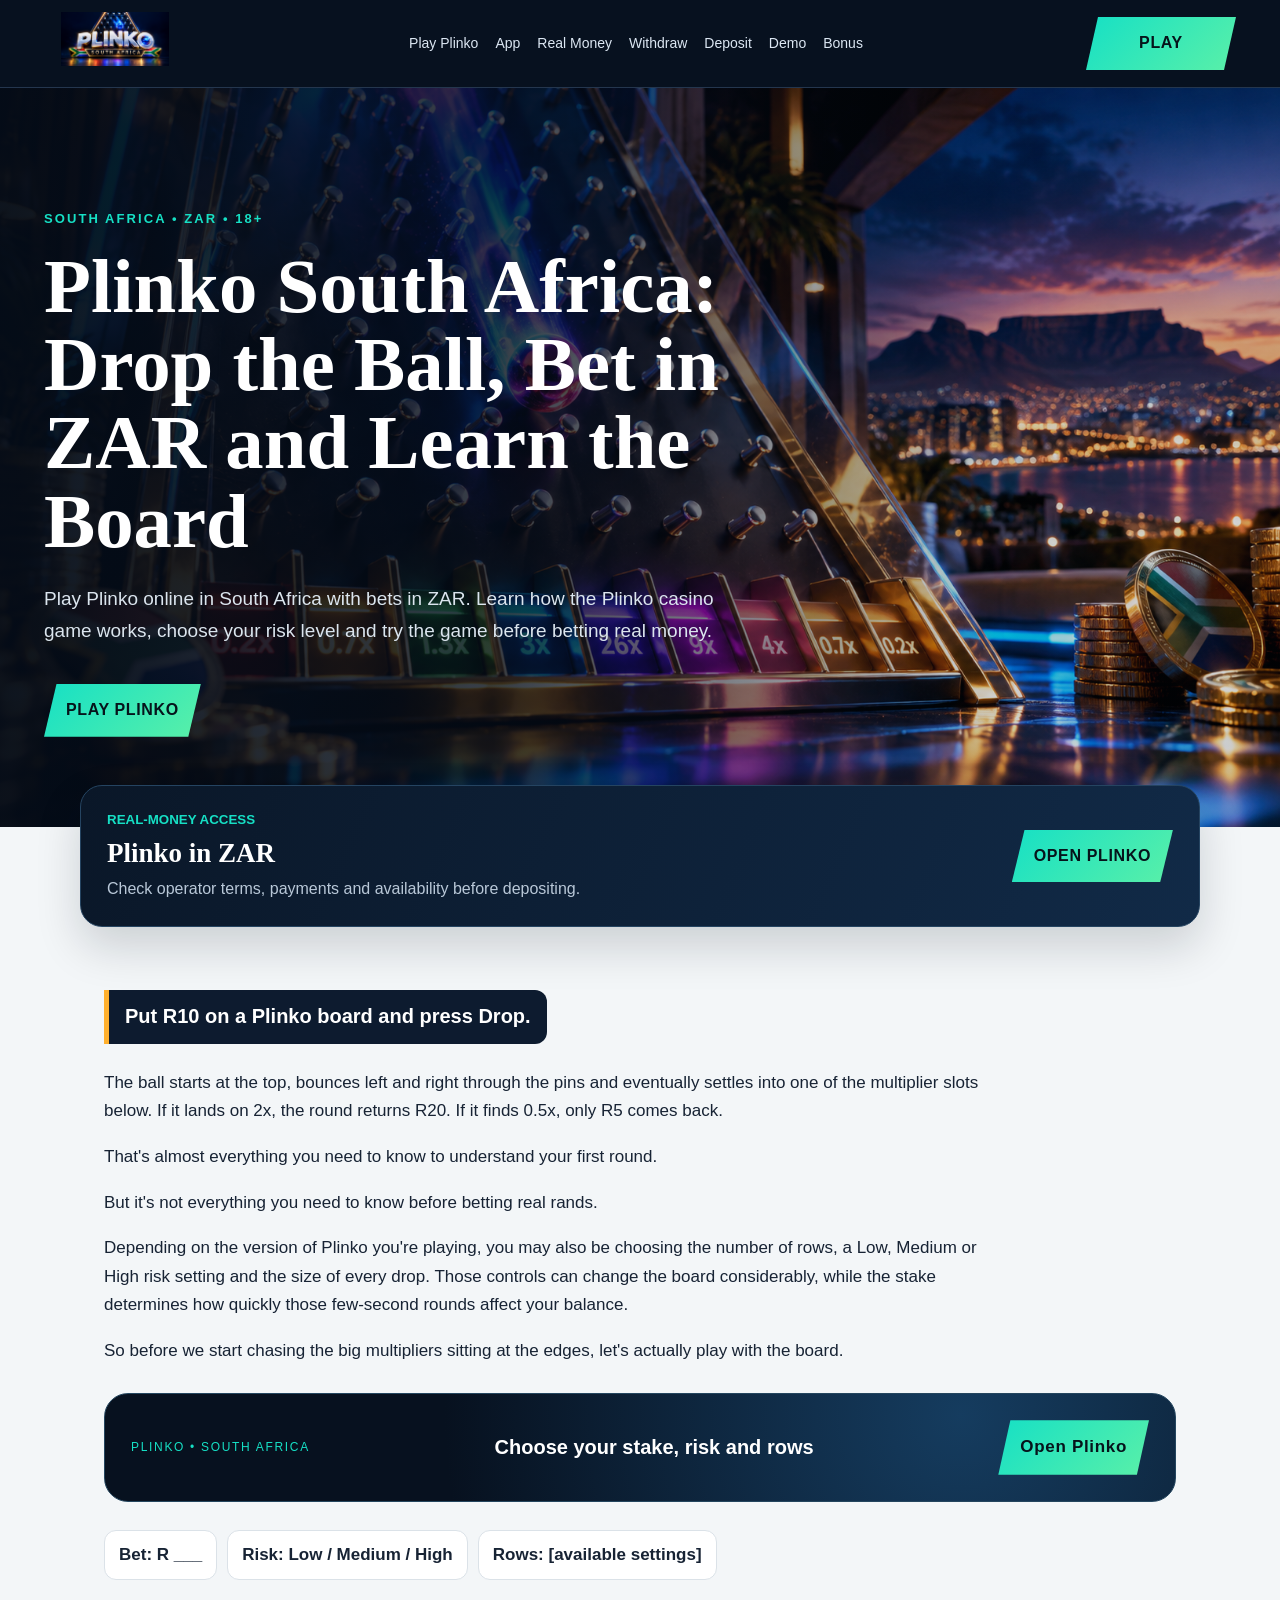
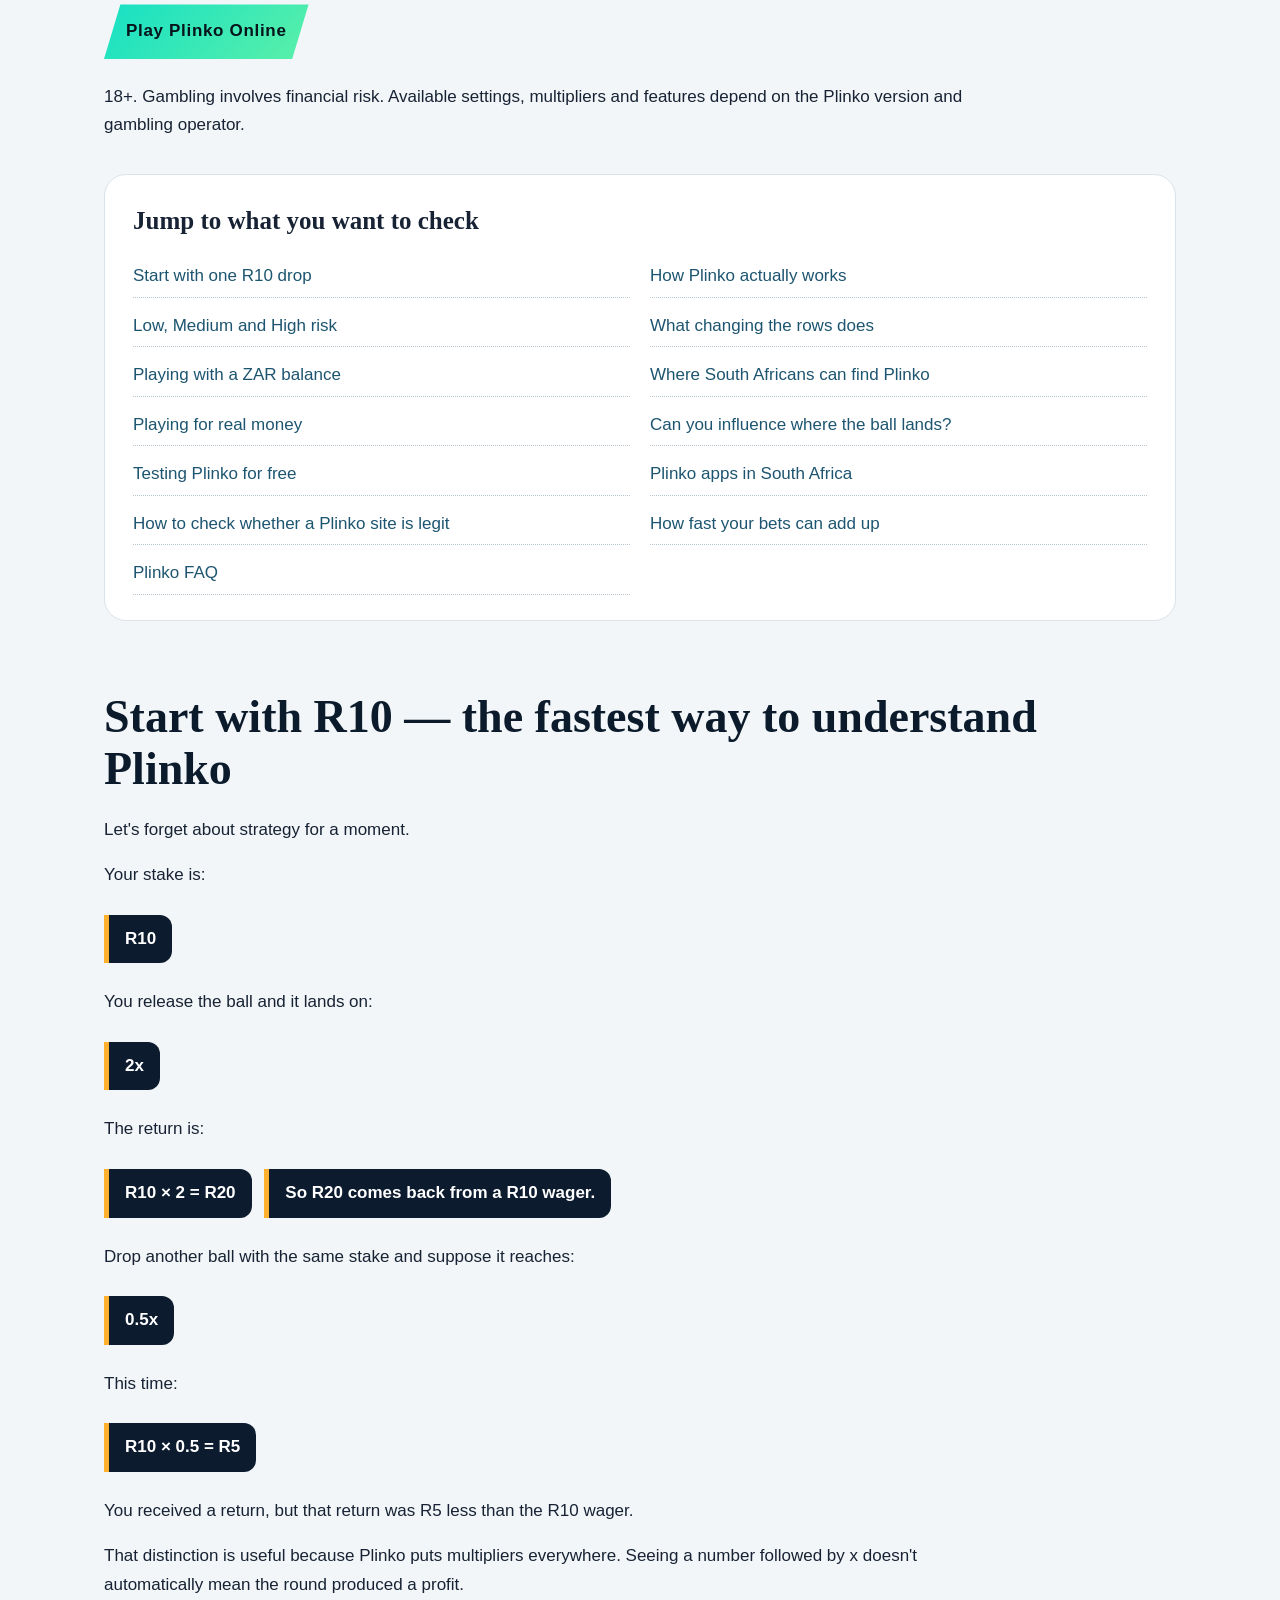
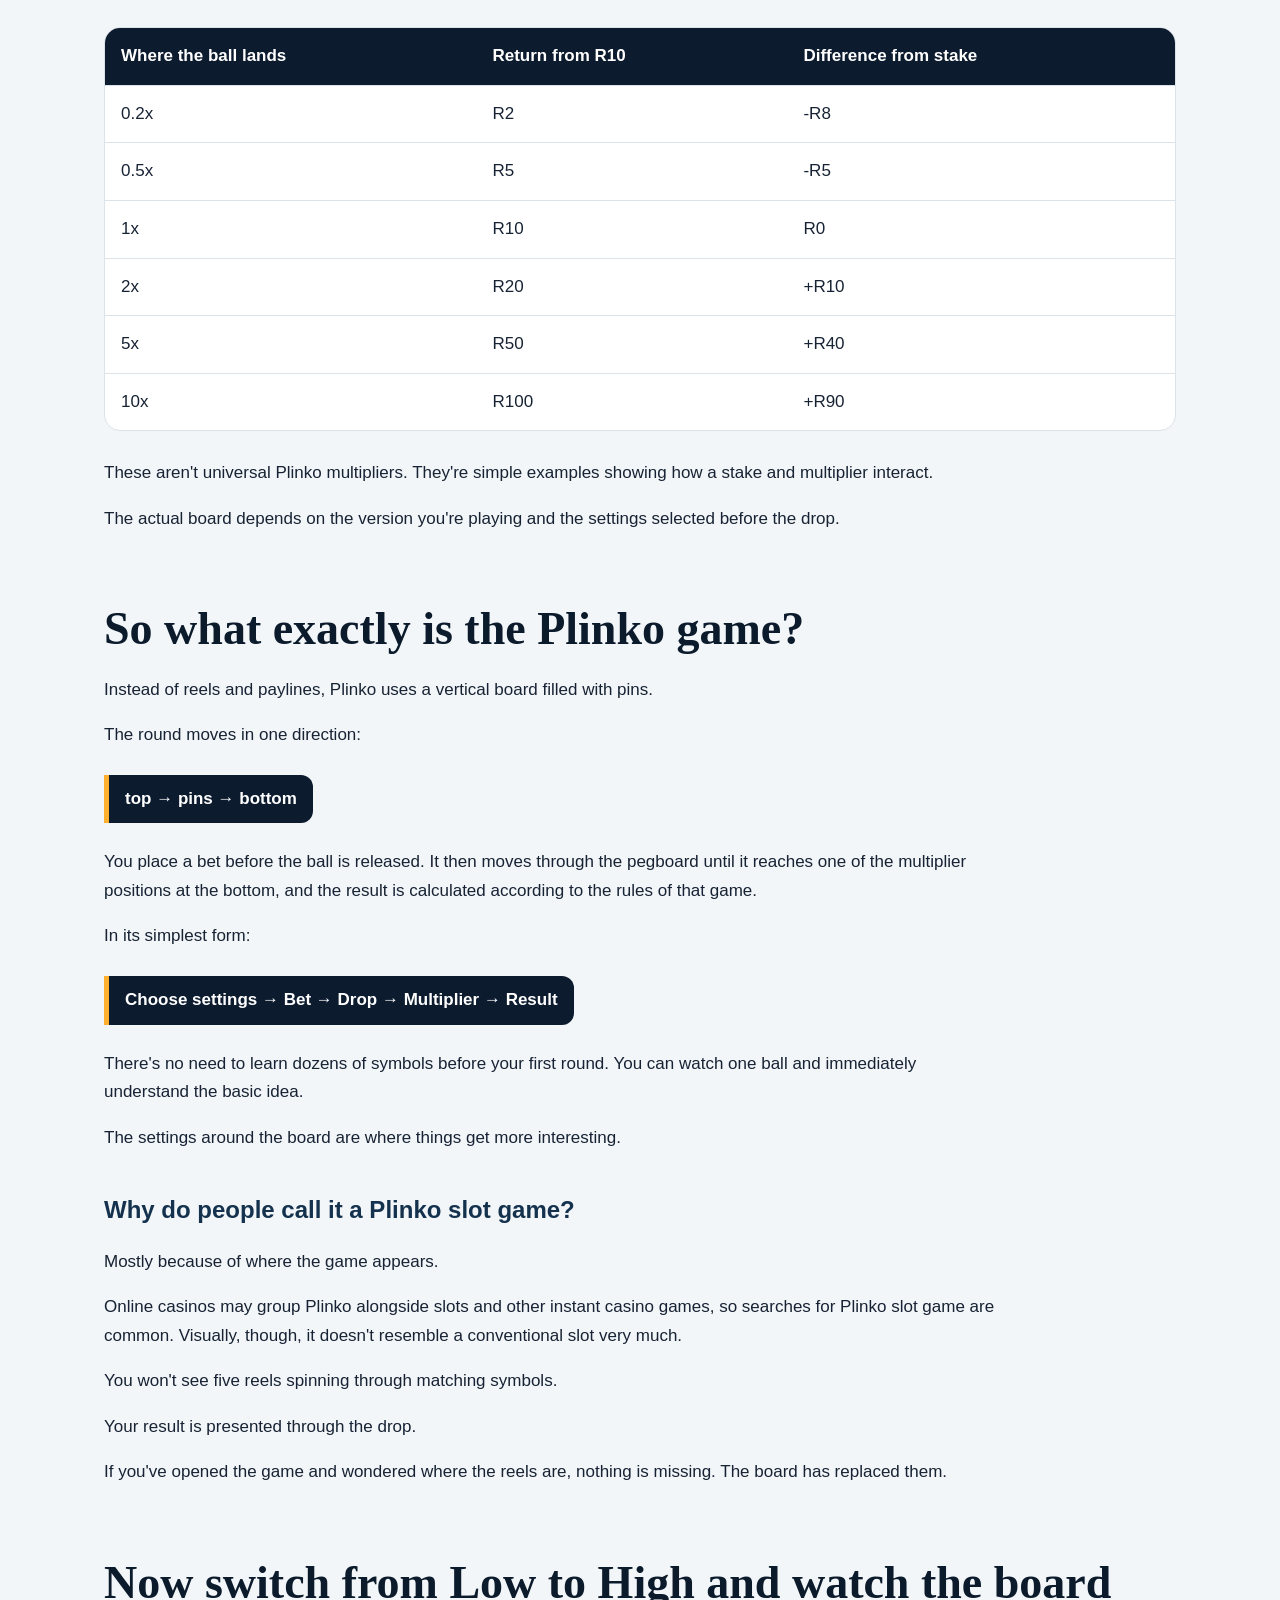
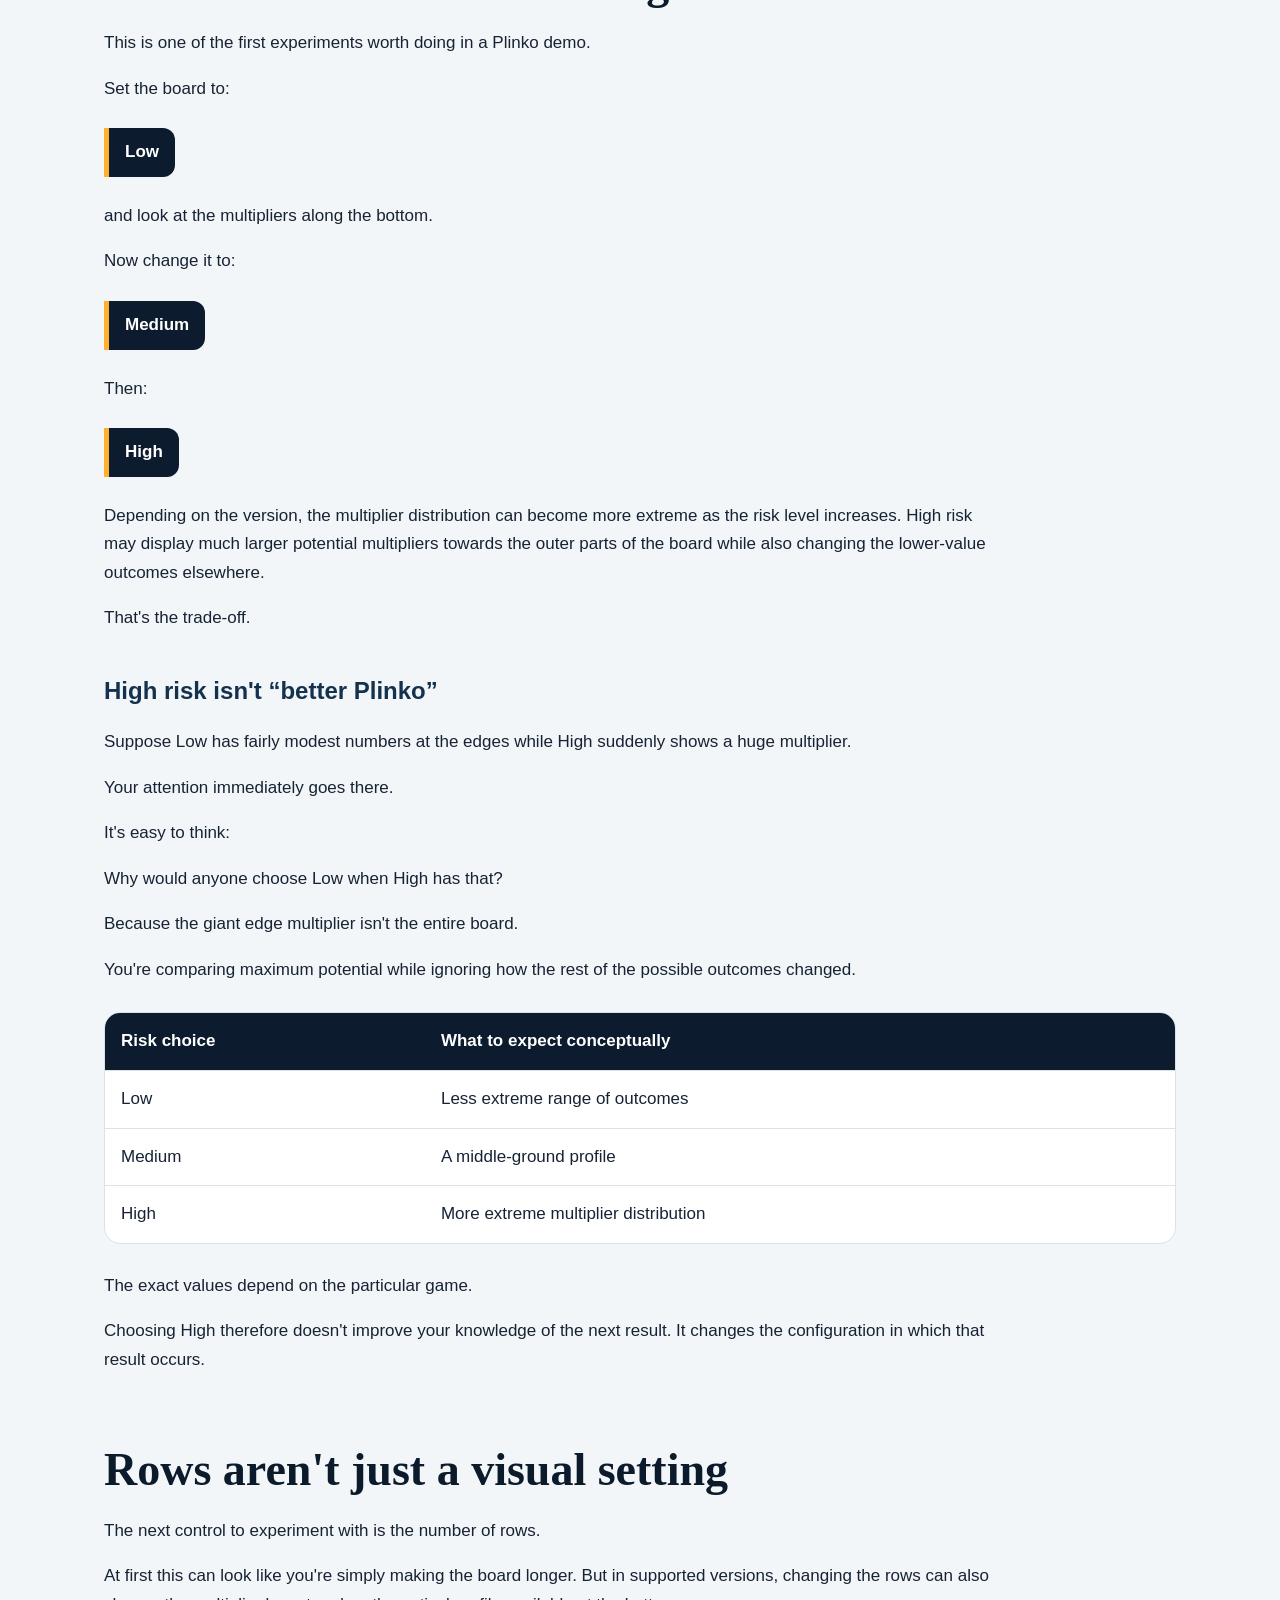
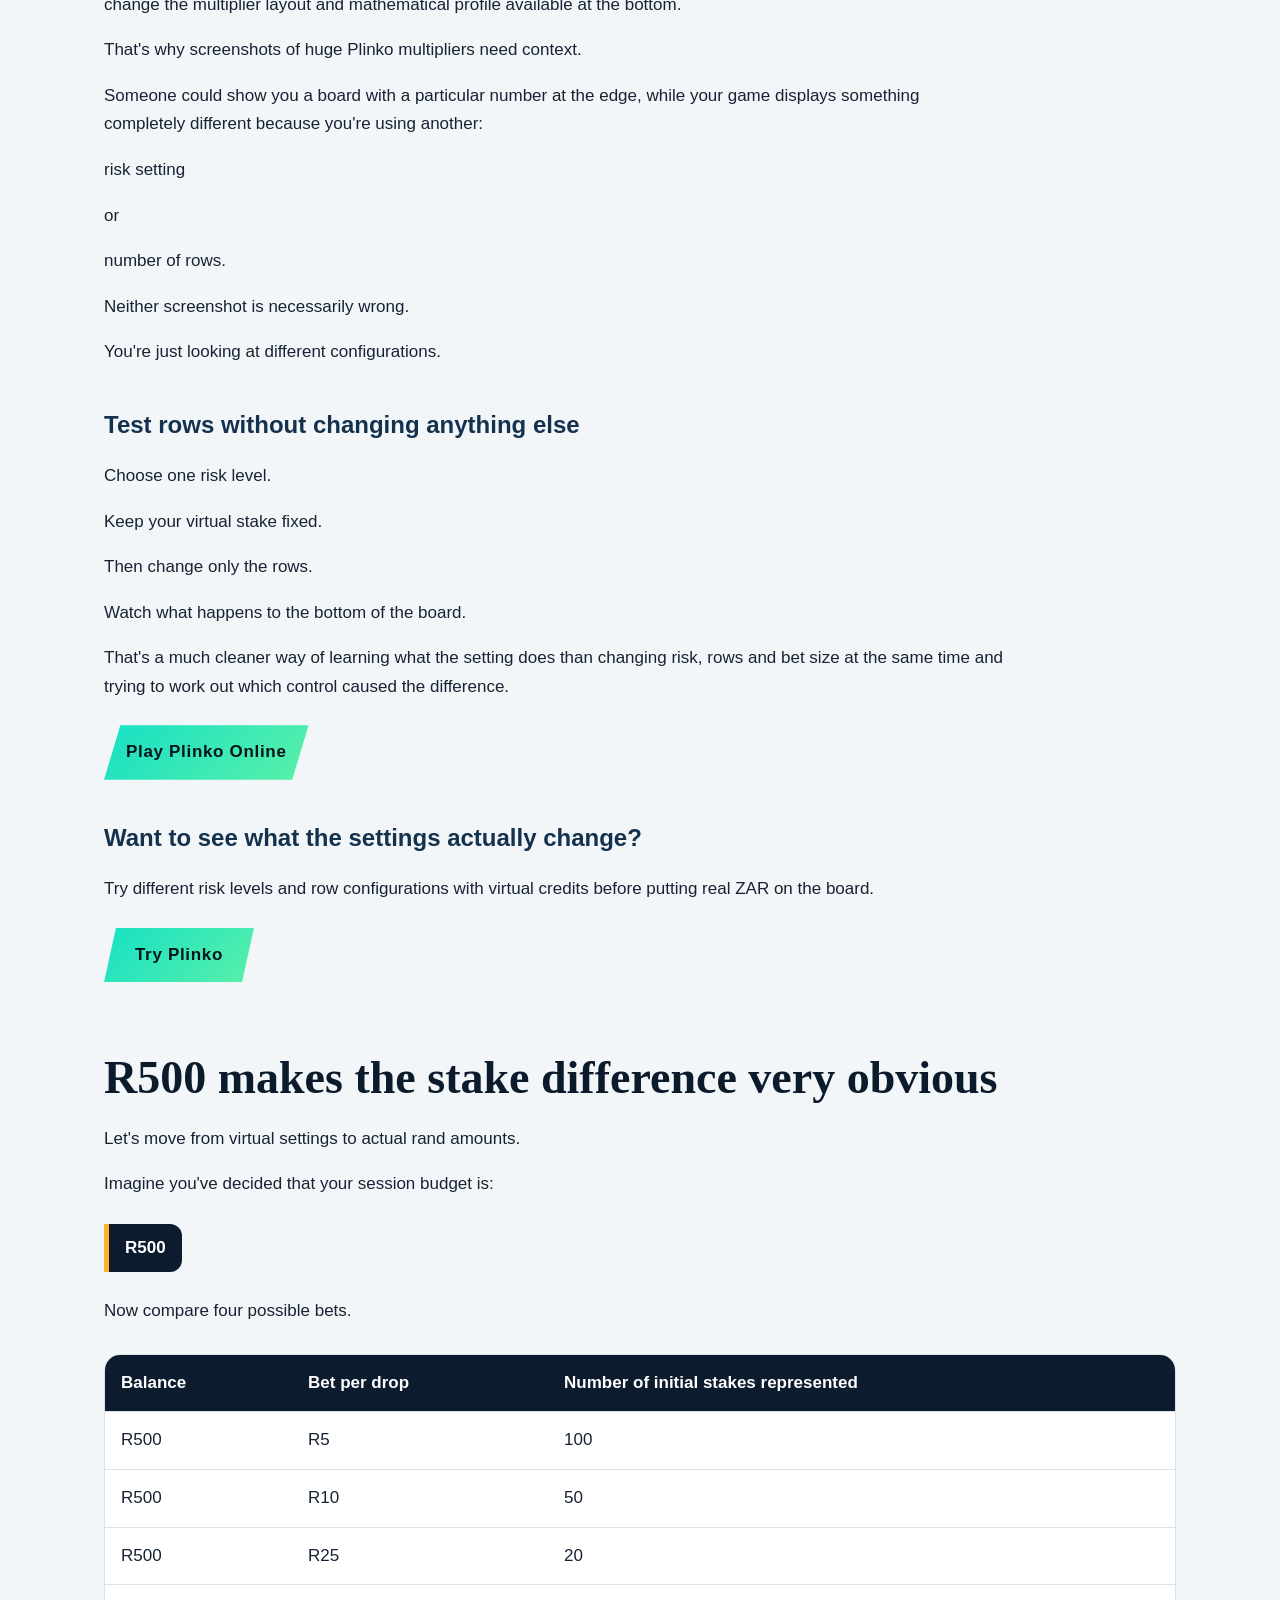
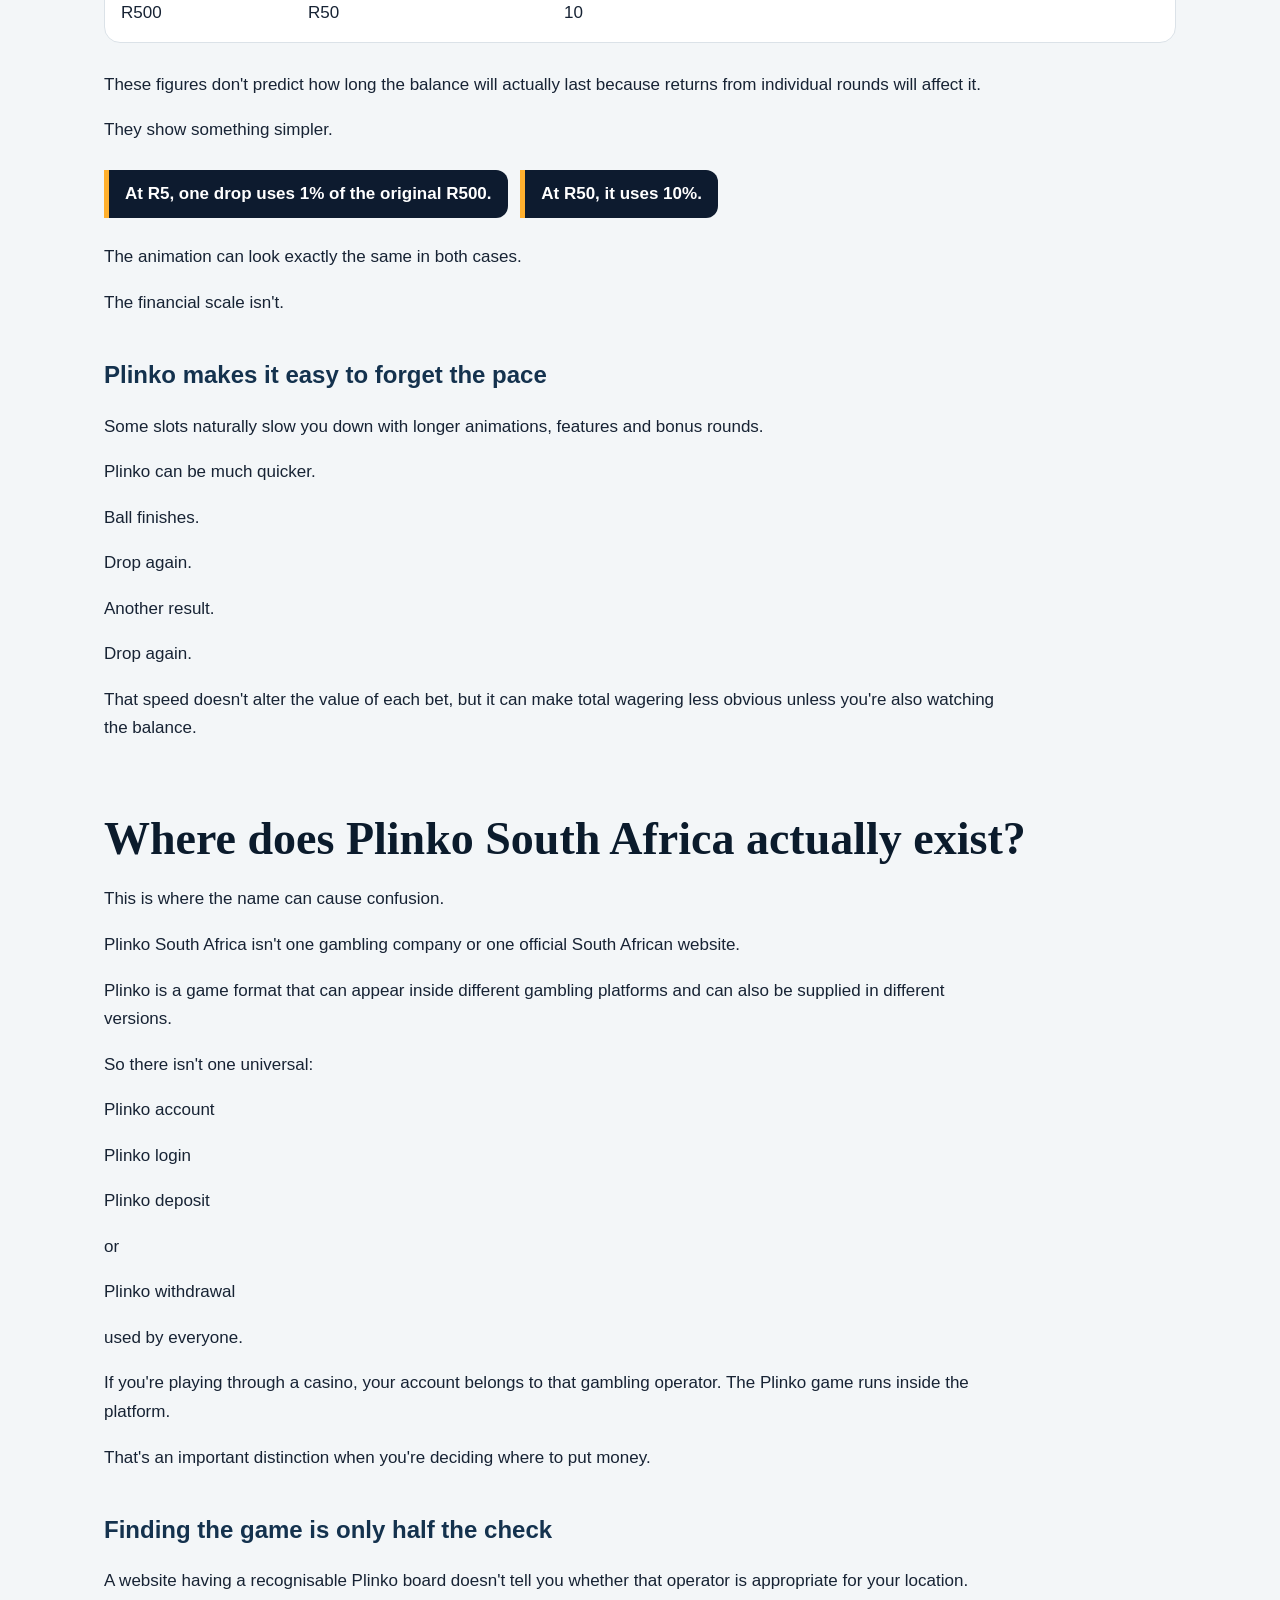
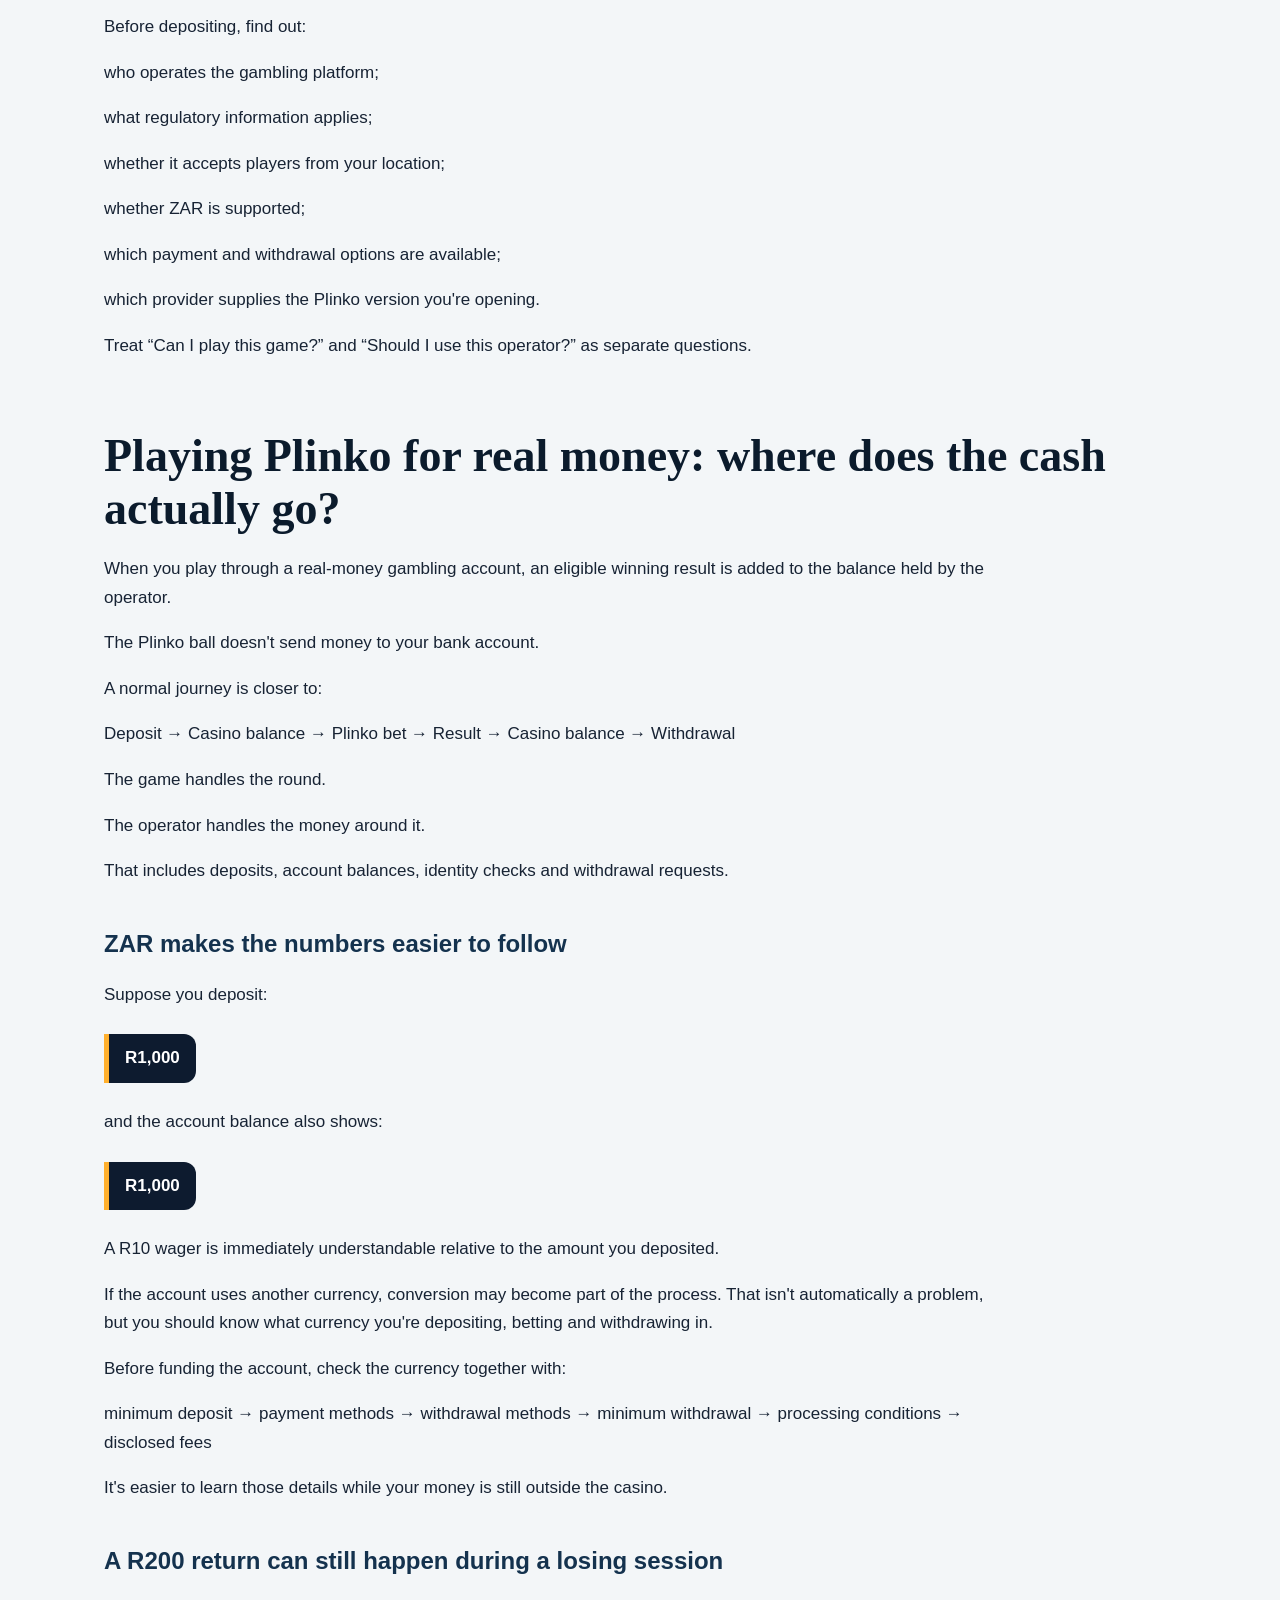
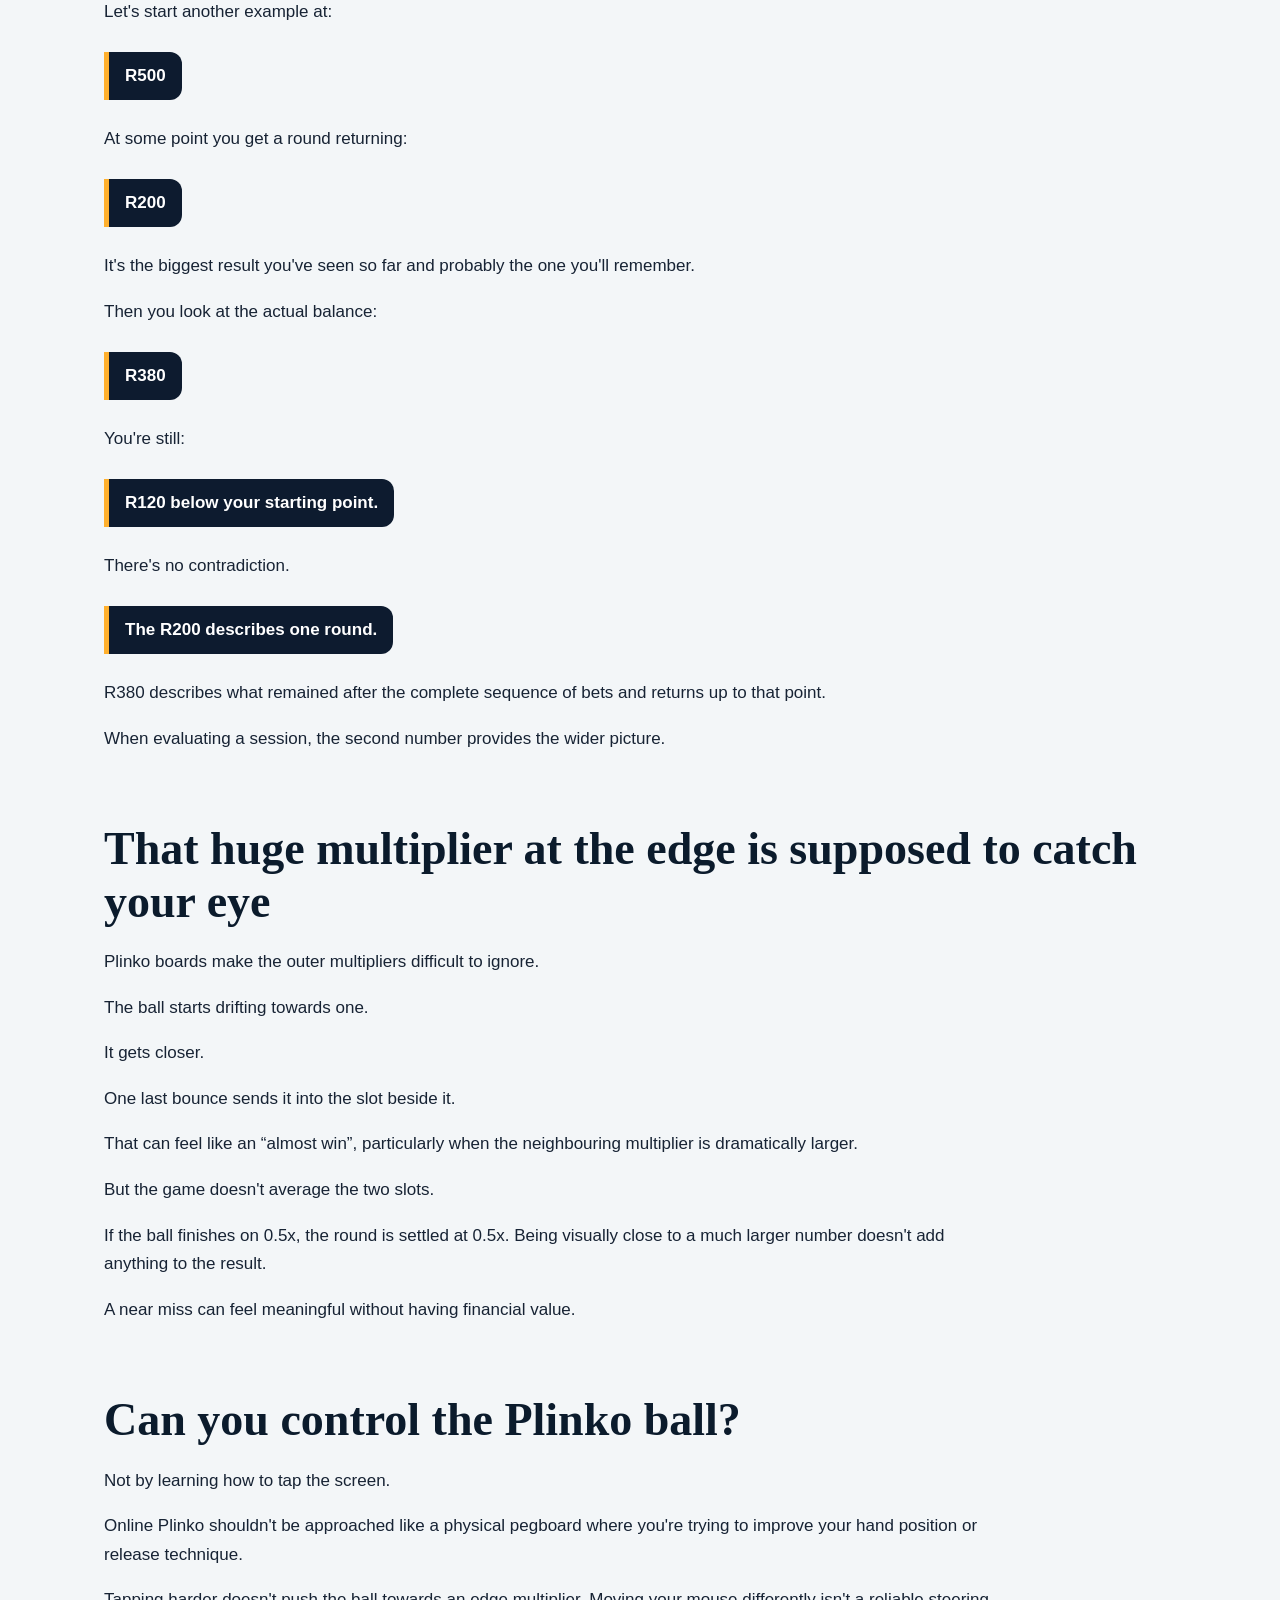
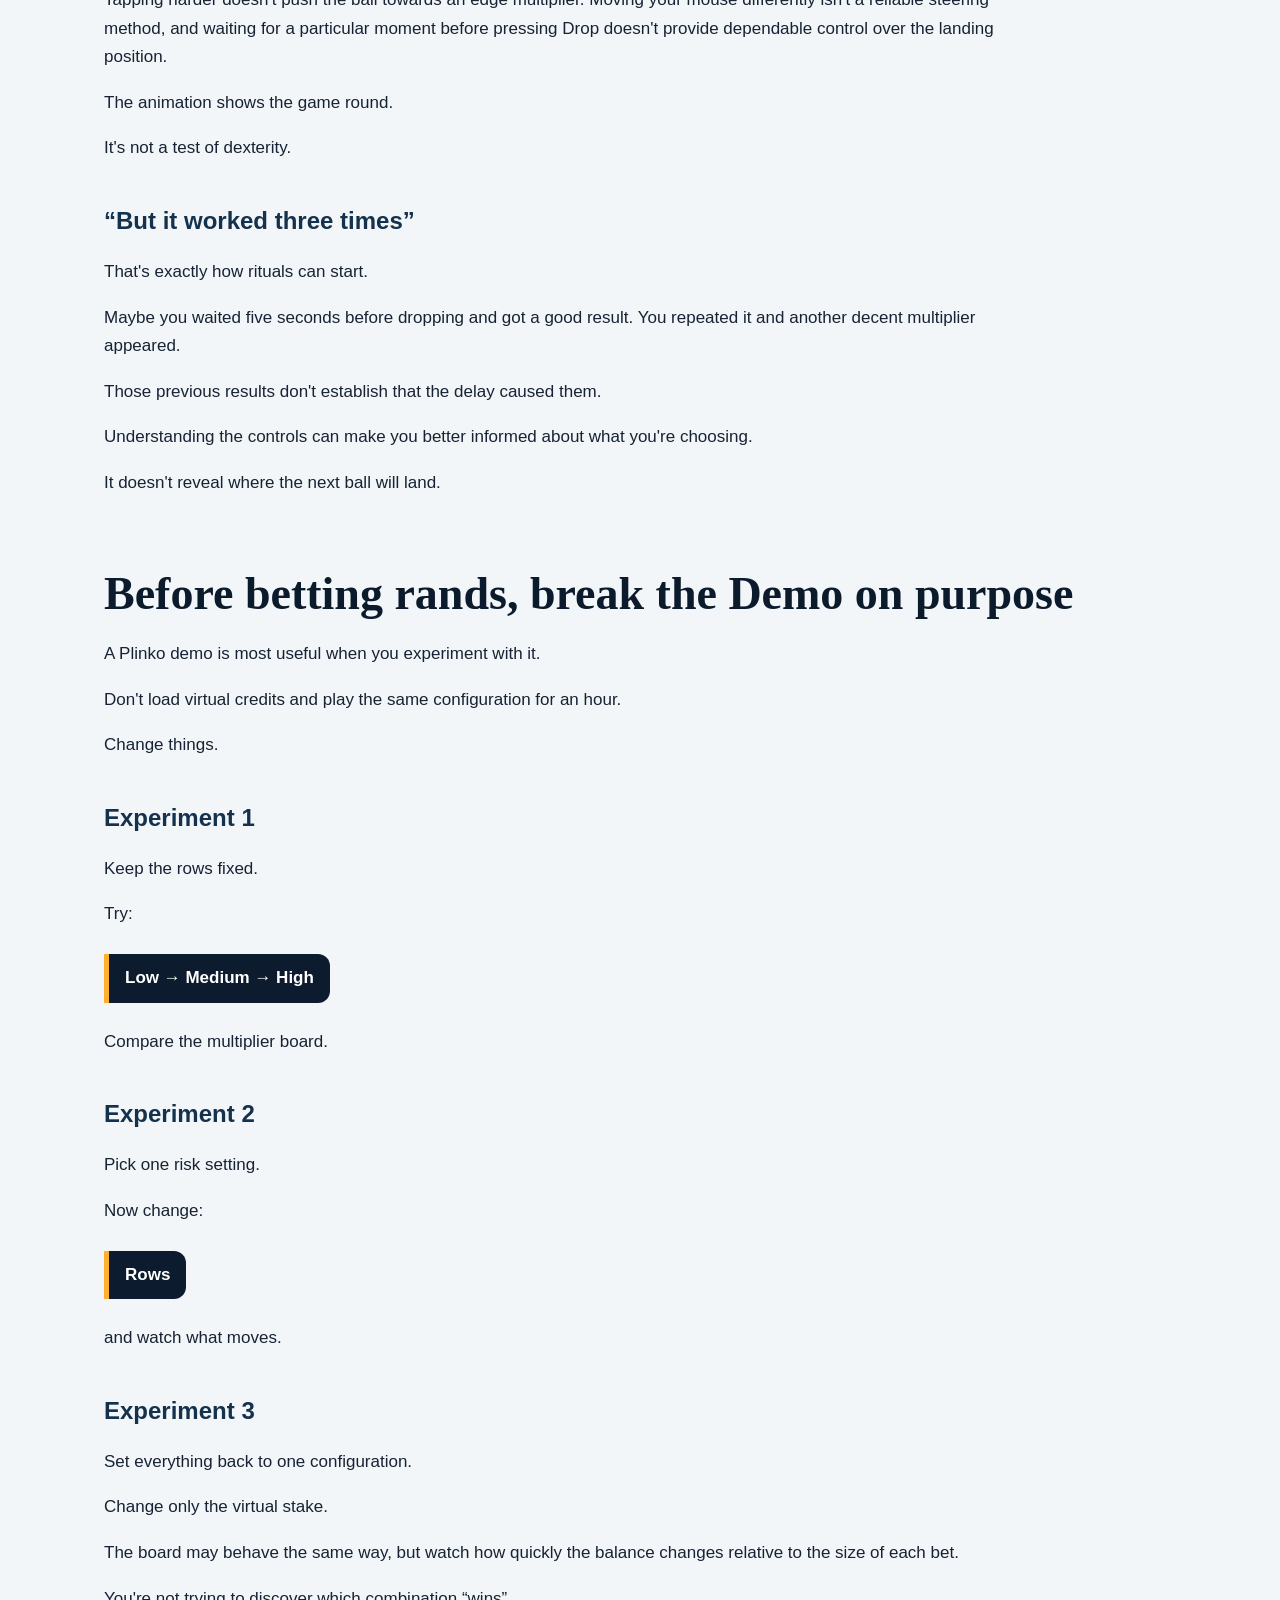
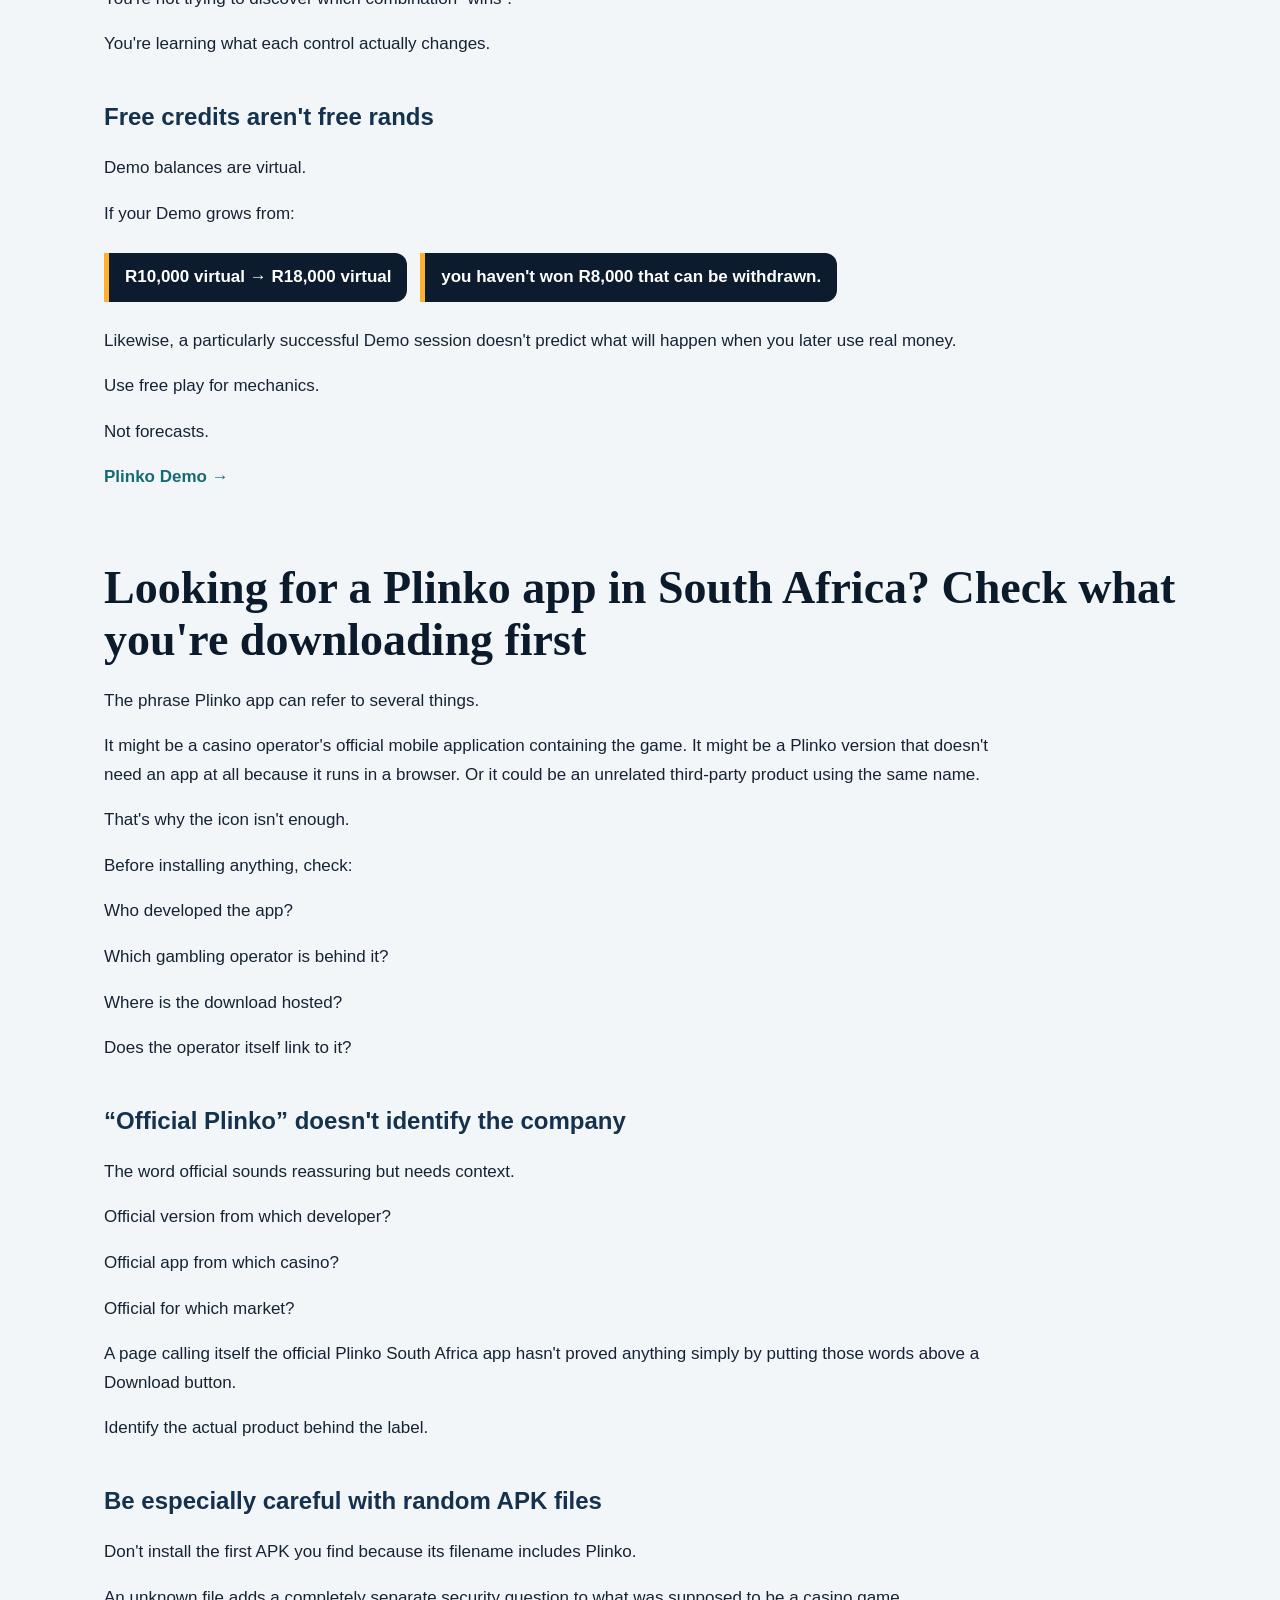
==== index.html @ 15b854cd "first commit" ====
<!doctype html><html lang="en-ZA"><head><meta charset="utf-8"><meta name="viewport" content="width=device-width,initial-scale=1"><meta name="google-site-verification" content="MWwVBuxHnVIAGl92lxP4zwSlVJyQmbd7JX7dwckepJs" /><title>Bet Online Plinko Slot Game in South Africa (ZAR)</title><meta name="description" content="Play Plinko online in South Africa with bets in ZAR. Learn how the Plinko casino game works, choose your risk level and try the game before betting real money."><link rel="canonical" href="https://mamacitastexmex.com/"><meta name="robots" content="index,follow"><meta property="og:title" content="Bet Online Plinko Slot Game in South Africa (ZAR)"><meta property="og:description" content="Play Plinko online in South Africa with bets in ZAR. Learn how the Plinko casino game works, choose your risk level and try the game before betting real money."><meta property="og:type" content="website"><meta property="og:url" content="https://mamacitastexmex.com/plinko-south-africa/"><meta property="og:image" content="https://mamacitastexmex.com/assets/img/hero.png"><meta name="twitter:card" content="summary_large_image"><link rel="icon" href="/assets/img/favicon.png"><link rel="stylesheet" href="/assets/css/site.css"></head><body>
<header><div class="head"><a class="brand" href="/plinko-south-africa/"><img src="/assets/img/logo.png" alt="Plinko South Africa"></a><nav><a href="/plinko-south-africa/">Play Plinko</a><a href="/plinko-app-download/">App</a><a href="/plinko-real-money/">Real Money</a><a href="/plinko-withdrawal/">Withdraw</a><a href="/plinko-deposit/">Deposit</a><a href="/plinko-demo/">Demo</a><a href="/plinko-bonus/">Bonus</a></nav><a class="head-cta" href="/go/">PLAY</a></div></header>
<main><section class="hero"><img src="/assets/img/hero.png" alt="Plinko South Africa: Drop the Ball, Bet in ZAR and Learn the Board"><div class="hero-shade"></div><div class="hero-copy"><span class="eyebrow">SOUTH AFRICA • ZAR • 18+</span><h1>Plinko South Africa: Drop the Ball, Bet in ZAR and Learn the Board</h1><p>Play Plinko online in South Africa with bets in ZAR. Learn how the Plinko casino game works, choose your risk level and try the game before betting real money.</p><a class="cta-button hero-btn" href="/go/">PLAY PLINKO</a></div></section>
<div class="top-offer"><div><small>REAL-MONEY ACCESS</small><strong>Plinko in ZAR</strong><span>Check operator terms, payments and availability before depositing.</span></div><a class="cta-button" href="/go/">OPEN PLINKO</a></div>
<article class="content"><p class="callout-line">Put R10 on a Plinko board and press Drop.</p>
<p>The ball starts at the top, bounces left and right through the pins and eventually settles into one of the multiplier slots below. If it lands on 2x, the round returns R20. If it finds 0.5x, only R5 comes back.</p>
<p>That&#x27;s almost everything you need to know to understand your first round.</p>
<p>But it&#x27;s not everything you need to know before betting real rands.</p>
<p>Depending on the version of Plinko you&#x27;re playing, you may also be choosing the number of rows, a Low, Medium or High risk setting and the size of every drop. Those controls can change the board considerably, while the stake determines how quickly those few-second rounds affect your balance.</p>
<p>So before we start chasing the big multipliers sitting at the edges, let&#x27;s actually play with the board.</p>
<div class="game-panel"><span>PLINKO • SOUTH AFRICA</span><b>Choose your stake, risk and rows</b><a class="cta-button" href="/go/">Open Plinko</a></div>
<div class="stat-grid"><div>Bet: R ___</div><div>Risk: Low / Medium / High</div><div>Rows: [available settings]</div></div>
<div class="inline-cta"><a class="cta-button" href="/go/">Play Plinko Online</a></div>
<p>18+. Gambling involves financial risk. Available settings, multipliers and features depend on the Plinko version and gambling operator.</p>
<nav class="toc"><strong>Jump to what you want to check</strong><div><a href="#start-with-one-r10-drop">Start with one R10 drop</a><a href="#how-plinko-actually-works">How Plinko actually works</a><a href="#low-medium-and-high-risk">Low, Medium and High risk</a><a href="#what-changing-the-rows-does">What changing the rows does</a><a href="#playing-with-a-zar-balance">Playing with a ZAR balance</a><a href="#where-south-africans-can-find-plinko">Where South Africans can find Plinko</a><a href="#playing-for-real-money">Playing for real money</a><a href="#can-you-influence-where-the-ball-lands">Can you influence where the ball lands?</a><a href="#testing-plinko-for-free">Testing Plinko for free</a><a href="#plinko-apps-in-south-africa">Plinko apps in South Africa</a><a href="#how-to-check-whether-a-plinko-site-is-legit">How to check whether a Plinko site is legit</a><a href="#how-fast-your-bets-can-add-up">How fast your bets can add up</a><a href="#plinko-faq">Plinko FAQ</a></div></nav>
<h2 id="r10-drop">Start with R10 — the fastest way to understand Plinko</h2>
<p>Let&#x27;s forget about strategy for a moment.</p>
<p>Your stake is:</p>
<p class="callout-line">R10</p>
<p>You release the ball and it lands on:</p>
<p class="callout-line">2x</p>
<p>The return is:</p>
<p class="callout-line">R10 × 2 = R20</p>
<p class="callout-line">So R20 comes back from a R10 wager.</p>
<p>Drop another ball with the same stake and suppose it reaches:</p>
<p class="callout-line">0.5x</p>
<p>This time:</p>
<p class="callout-line">R10 × 0.5 = R5</p>
<p>You received a return, but that return was R5 less than the R10 wager.</p>
<p>That distinction is useful because Plinko puts multipliers everywhere. Seeing a number followed by x doesn&#x27;t automatically mean the round produced a profit.</p>
<div class="table-wrap"><table><thead><tr><th>Where the ball lands</th><th>Return from R10</th><th>Difference from stake</th></tr></thead><tbody><tr><td>0.2x</td><td>R2</td><td>-R8</td></tr><tr><td>0.5x</td><td>R5</td><td>-R5</td></tr><tr><td>1x</td><td>R10</td><td>R0</td></tr><tr><td>2x</td><td>R20</td><td>+R10</td></tr><tr><td>5x</td><td>R50</td><td>+R40</td></tr><tr><td>10x</td><td>R100</td><td>+R90</td></tr></tbody></table></div>
<p>These aren&#x27;t universal Plinko multipliers. They&#x27;re simple examples showing how a stake and multiplier interact.</p>
<p>The actual board depends on the version you&#x27;re playing and the settings selected before the drop.</p>
<h2 id="how-it-works">So what exactly is the Plinko game?</h2>
<p>Instead of reels and paylines, Plinko uses a vertical board filled with pins.</p>
<p>The round moves in one direction:</p>
<p class="callout-line">top → pins → bottom</p>
<p>You place a bet before the ball is released. It then moves through the pegboard until it reaches one of the multiplier positions at the bottom, and the result is calculated according to the rules of that game.</p>
<p>In its simplest form:</p>
<p class="callout-line">Choose settings → Bet → Drop → Multiplier → Result</p>
<p>There&#x27;s no need to learn dozens of symbols before your first round. You can watch one ball and immediately understand the basic idea.</p>
<p>The settings around the board are where things get more interesting.</p>
<h3>Why do people call it a Plinko slot game?</h3>
<p>Mostly because of where the game appears.</p>
<p>Online casinos may group Plinko alongside slots and other instant casino games, so searches for Plinko slot game are common. Visually, though, it doesn&#x27;t resemble a conventional slot very much.</p>
<p>You won&#x27;t see five reels spinning through matching symbols.</p>
<p>Your result is presented through the drop.</p>
<p>If you&#x27;ve opened the game and wondered where the reels are, nothing is missing. The board has replaced them.</p>
<h2 id="risk">Now switch from Low to High and watch the board</h2>
<p>This is one of the first experiments worth doing in a Plinko demo.</p>
<p>Set the board to:</p>
<p class="callout-line">Low</p>
<p>and look at the multipliers along the bottom.</p>
<p>Now change it to:</p>
<p class="callout-line">Medium</p>
<p>Then:</p>
<p class="callout-line">High</p>
<p>Depending on the version, the multiplier distribution can become more extreme as the risk level increases. High risk may display much larger potential multipliers towards the outer parts of the board while also changing the lower-value outcomes elsewhere.</p>
<p>That&#x27;s the trade-off.</p>
<h3>High risk isn&#x27;t “better Plinko”</h3>
<p>Suppose Low has fairly modest numbers at the edges while High suddenly shows a huge multiplier.</p>
<p>Your attention immediately goes there.</p>
<p>It&#x27;s easy to think:</p>
<p>Why would anyone choose Low when High has that?</p>
<p>Because the giant edge multiplier isn&#x27;t the entire board.</p>
<p>You&#x27;re comparing maximum potential while ignoring how the rest of the possible outcomes changed.</p>
<div class="table-wrap"><table><thead><tr><th>Risk choice</th><th>What to expect conceptually</th></tr></thead><tbody><tr><td>Low</td><td>Less extreme range of outcomes</td></tr><tr><td>Medium</td><td>A middle-ground profile</td></tr><tr><td>High</td><td>More extreme multiplier distribution</td></tr></tbody></table></div>
<p>The exact values depend on the particular game.</p>
<p>Choosing High therefore doesn&#x27;t improve your knowledge of the next result. It changes the configuration in which that result occurs.</p>
<h2 id="rows">Rows aren&#x27;t just a visual setting</h2>
<p>The next control to experiment with is the number of rows.</p>
<p>At first this can look like you&#x27;re simply making the board longer. But in supported versions, changing the rows can also change the multiplier layout and mathematical profile available at the bottom.</p>
<p>That&#x27;s why screenshots of huge Plinko multipliers need context.</p>
<p>Someone could show you a board with a particular number at the edge, while your game displays something completely different because you&#x27;re using another:</p>
<p>risk setting</p>
<p>or</p>
<p>number of rows.</p>
<p>Neither screenshot is necessarily wrong.</p>
<p>You&#x27;re just looking at different configurations.</p>
<h3>Test rows without changing anything else</h3>
<p>Choose one risk level.</p>
<p>Keep your virtual stake fixed.</p>
<p>Then change only the rows.</p>
<p>Watch what happens to the bottom of the board.</p>
<p>That&#x27;s a much cleaner way of learning what the setting does than changing risk, rows and bet size at the same time and trying to work out which control caused the difference.</p>
<div class="inline-cta"><a class="cta-button" href="/go/">Play Plinko Online</a></div>
<h3>Want to see what the settings actually change?</h3>
<p>Try different risk levels and row configurations with virtual credits before putting real ZAR on the board.</p>
<div class="inline-cta"><a class="cta-button" href="/go/">Try Plinko</a></div>
<h2 id="zar">R500 makes the stake difference very obvious</h2>
<p>Let&#x27;s move from virtual settings to actual rand amounts.</p>
<p>Imagine you&#x27;ve decided that your session budget is:</p>
<p class="callout-line">R500</p>
<p>Now compare four possible bets.</p>
<div class="table-wrap"><table><thead><tr><th>Balance</th><th>Bet per drop</th><th>Number of initial stakes represented</th></tr></thead><tbody><tr><td>R500</td><td>R5</td><td>100</td></tr><tr><td>R500</td><td>R10</td><td>50</td></tr><tr><td>R500</td><td>R25</td><td>20</td></tr><tr><td>R500</td><td>R50</td><td>10</td></tr></tbody></table></div>
<p>These figures don&#x27;t predict how long the balance will actually last because returns from individual rounds will affect it.</p>
<p>They show something simpler.</p>
<p class="callout-line">At R5, one drop uses 1% of the original R500.</p>
<p class="callout-line">At R50, it uses 10%.</p>
<p>The animation can look exactly the same in both cases.</p>
<p>The financial scale isn&#x27;t.</p>
<h3>Plinko makes it easy to forget the pace</h3>
<p>Some slots naturally slow you down with longer animations, features and bonus rounds.</p>
<p>Plinko can be much quicker.</p>
<p>Ball finishes.</p>
<p>Drop again.</p>
<p>Another result.</p>
<p>Drop again.</p>
<p>That speed doesn&#x27;t alter the value of each bet, but it can make total wagering less obvious unless you&#x27;re also watching the balance.</p>
<h2 id="online-sa">Where does Plinko South Africa actually exist?</h2>
<p>This is where the name can cause confusion.</p>
<p>Plinko South Africa isn&#x27;t one gambling company or one official South African website.</p>
<p>Plinko is a game format that can appear inside different gambling platforms and can also be supplied in different versions.</p>
<p>So there isn&#x27;t one universal:</p>
<p>Plinko account</p>
<p>Plinko login</p>
<p>Plinko deposit</p>
<p>or</p>
<p>Plinko withdrawal</p>
<p>used by everyone.</p>
<p>If you&#x27;re playing through a casino, your account belongs to that gambling operator. The Plinko game runs inside the platform.</p>
<p>That&#x27;s an important distinction when you&#x27;re deciding where to put money.</p>
<h3>Finding the game is only half the check</h3>
<p>A website having a recognisable Plinko board doesn&#x27;t tell you whether that operator is appropriate for your location.</p>
<p>Before depositing, find out:</p>
<p>who operates the gambling platform;</p>
<p>what regulatory information applies;</p>
<p>whether it accepts players from your location;</p>
<p>whether ZAR is supported;</p>
<p>which payment and withdrawal options are available;</p>
<p>which provider supplies the Plinko version you&#x27;re opening.</p>
<p>Treat “Can I play this game?” and “Should I use this operator?” as separate questions.</p>
<h2 id="real-money">Playing Plinko for real money: where does the cash actually go?</h2>
<p>When you play through a real-money gambling account, an eligible winning result is added to the balance held by the operator.</p>
<p>The Plinko ball doesn&#x27;t send money to your bank account.</p>
<p>A normal journey is closer to:</p>
<p>Deposit → Casino balance → Plinko bet → Result → Casino balance → Withdrawal</p>
<p>The game handles the round.</p>
<p>The operator handles the money around it.</p>
<p>That includes deposits, account balances, identity checks and withdrawal requests.</p>
<h3>ZAR makes the numbers easier to follow</h3>
<p>Suppose you deposit:</p>
<p class="callout-line">R1,000</p>
<p>and the account balance also shows:</p>
<p class="callout-line">R1,000</p>
<p>A R10 wager is immediately understandable relative to the amount you deposited.</p>
<p>If the account uses another currency, conversion may become part of the process. That isn&#x27;t automatically a problem, but you should know what currency you&#x27;re depositing, betting and withdrawing in.</p>
<p>Before funding the account, check the currency together with:</p>
<p>minimum deposit → payment methods → withdrawal methods → minimum withdrawal → processing conditions → disclosed fees</p>
<p>It&#x27;s easier to learn those details while your money is still outside the casino.</p>
<h3>A R200 return can still happen during a losing session</h3>
<p>Let&#x27;s start another example at:</p>
<p class="callout-line">R500</p>
<p>At some point you get a round returning:</p>
<p class="callout-line">R200</p>
<p>It&#x27;s the biggest result you&#x27;ve seen so far and probably the one you&#x27;ll remember.</p>
<p>Then you look at the actual balance:</p>
<p class="callout-line">R380</p>
<p>You&#x27;re still:</p>
<p class="callout-line">R120 below your starting point.</p>
<p>There&#x27;s no contradiction.</p>
<p class="callout-line">The R200 describes one round.</p>
<p>R380 describes what remained after the complete sequence of bets and returns up to that point.</p>
<p>When evaluating a session, the second number provides the wider picture.</p>
<h2 id="that-huge-multiplier-at-the-edge-is-supposed-to-catch-your-eye">That huge multiplier at the edge is supposed to catch your eye</h2>
<p>Plinko boards make the outer multipliers difficult to ignore.</p>
<p>The ball starts drifting towards one.</p>
<p>It gets closer.</p>
<p>One last bounce sends it into the slot beside it.</p>
<p>That can feel like an “almost win”, particularly when the neighbouring multiplier is dramatically larger.</p>
<p>But the game doesn&#x27;t average the two slots.</p>
<p>If the ball finishes on 0.5x, the round is settled at 0.5x. Being visually close to a much larger number doesn&#x27;t add anything to the result.</p>
<p>A near miss can feel meaningful without having financial value.</p>
<h2 id="control">Can you control the Plinko ball?</h2>
<p>Not by learning how to tap the screen.</p>
<p>Online Plinko shouldn&#x27;t be approached like a physical pegboard where you&#x27;re trying to improve your hand position or release technique.</p>
<p>Tapping harder doesn&#x27;t push the ball towards an edge multiplier. Moving your mouse differently isn&#x27;t a reliable steering method, and waiting for a particular moment before pressing Drop doesn&#x27;t provide dependable control over the landing position.</p>
<p>The animation shows the game round.</p>
<p>It&#x27;s not a test of dexterity.</p>
<h3>“But it worked three times”</h3>
<p>That&#x27;s exactly how rituals can start.</p>
<p>Maybe you waited five seconds before dropping and got a good result. You repeated it and another decent multiplier appeared.</p>
<p>Those previous results don&#x27;t establish that the delay caused them.</p>
<p>Understanding the controls can make you better informed about what you&#x27;re choosing.</p>
<p>It doesn&#x27;t reveal where the next ball will land.</p>
<h2 id="free">Before betting rands, break the Demo on purpose</h2>
<p>A Plinko demo is most useful when you experiment with it.</p>
<p>Don&#x27;t load virtual credits and play the same configuration for an hour.</p>
<p>Change things.</p>
<h3>Experiment 1</h3>
<p>Keep the rows fixed.</p>
<p>Try:</p>
<p class="callout-line">Low → Medium → High</p>
<p>Compare the multiplier board.</p>
<h3>Experiment 2</h3>
<p>Pick one risk setting.</p>
<p>Now change:</p>
<p class="callout-line">Rows</p>
<p>and watch what moves.</p>
<h3>Experiment 3</h3>
<p>Set everything back to one configuration.</p>
<p>Change only the virtual stake.</p>
<p>The board may behave the same way, but watch how quickly the balance changes relative to the size of each bet.</p>
<p>You&#x27;re not trying to discover which combination “wins”.</p>
<p>You&#x27;re learning what each control actually changes.</p>
<h3>Free credits aren&#x27;t free rands</h3>
<p>Demo balances are virtual.</p>
<p>If your Demo grows from:</p>
<p class="callout-line">R10,000 virtual → R18,000 virtual</p>
<p class="callout-line">you haven&#x27;t won R8,000 that can be withdrawn.</p>
<p>Likewise, a particularly successful Demo session doesn&#x27;t predict what will happen when you later use real money.</p>
<p>Use free play for mechanics.</p>
<p>Not forecasts.</p>
<p class="internal-link"><a href="/plinko-demo/">Plinko Demo →</a></p>
<h2 id="app">Looking for a Plinko app in South Africa? Check what you&#x27;re downloading first</h2>
<p>The phrase Plinko app can refer to several things.</p>
<p>It might be a casino operator&#x27;s official mobile application containing the game. It might be a Plinko version that doesn&#x27;t need an app at all because it runs in a browser. Or it could be an unrelated third-party product using the same name.</p>
<p>That&#x27;s why the icon isn&#x27;t enough.</p>
<p>Before installing anything, check:</p>
<p>Who developed the app?</p>
<p>Which gambling operator is behind it?</p>
<p>Where is the download hosted?</p>
<p>Does the operator itself link to it?</p>
<h3>“Official Plinko” doesn&#x27;t identify the company</h3>
<p>The word official sounds reassuring but needs context.</p>
<p>Official version from which developer?</p>
<p>Official app from which casino?</p>
<p>Official for which market?</p>
<p>A page calling itself the official Plinko South Africa app hasn&#x27;t proved anything simply by putting those words above a Download button.</p>
<p>Identify the actual product behind the label.</p>
<h3>Be especially careful with random APK files</h3>
<p>Don&#x27;t install the first APK you find because its filename includes Plinko.</p>
<p>An unknown file adds a completely separate security question to what was supposed to be a casino game.</p>
<p>If a legitimate operator offers the game directly in your mobile browser, you may not need a standalone Plinko download at all.</p>
<h2 id="legit">Plinko is real. That doesn&#x27;t make every Plinko advert real.</h2>
<p>This distinction matters in South Africa because people searching for the game may encounter adverts, apps and websites making very different claims.</p>
<p>The existence of Plinko as a genuine game format doesn&#x27;t verify a particular promotion.</p>
<p>If an advert claims its version:</p>
<p>guarantees earnings</p>
<p>produces unusually large payouts</p>
<p>or is supposedly connected to a recognisable public figure, investigate the specific company and product rather than using the familiar Plinko board as evidence.</p>
<h3>Six checks before you put in real money</h3>
<div class="table-wrap"><table><thead><tr><th>What to check</th><th>Question to answer</th></tr></thead><tbody><tr><td>Operator</td><td>Who actually holds my balance?</td></tr><tr><td>Regulatory information</td><td>What status or authority applies?</td></tr><tr><td>Game provider</td><td>Who supplies this Plinko version?</td></tr><tr><td>ZAR</td><td>Can I deposit, bet and withdraw in rand?</td></tr><tr><td>Withdrawals</td><td>How does money leave the account?</td></tr><tr><td>Bonus terms</td><td>Are conditions attached to promotional funds?</td></tr></tbody></table></div>
<p>Screenshots and comments below an advert aren&#x27;t substitutes for these checks.</p>
<p>Neither is a large promised payout.</p>
<p>We&#x27;ve covered the subject separately in our Is Plinko legit? guide because checking an operator is a different job from learning how the pegboard works.</p>
<p class="internal-link"><a href="/plinko-south-africa/">Is Plinko Legit? →</a></p>
<div class="inline-cta"><a class="cta-button" href="/go/">Play Plinko Online</a></div>
<h3>Play the board, not the promise</h3>
<p>Choose your stake in ZAR, check the selected risk level and use a gambling platform that&#x27;s appropriate for your location.</p>
<div class="inline-cta"><a class="cta-button" href="/go/">Play Plinko Online</a></div>
<p>18+. Set a gambling budget before playing and don&#x27;t use money required for normal living expenses.</p>
<h2 id="speed">Ten drops don&#x27;t sound like much — until you multiply them</h2>
<p>Plinko&#x27;s pace deserves its own calculation.</p>
<p>At:</p>
<p class="callout-line">R20 per drop</p>
<p>10 rounds represent:</p>
<p class="callout-line">R200 wagered</p>
<p>25 rounds:</p>
<p class="callout-line">R500 wagered</p>
<p>50 rounds:</p>
<p class="callout-line">R1,000 wagered</p>
<p>That isn&#x27;t the same as saying you lose those amounts. Winning rounds return money to the balance.</p>
<p>We&#x27;re measuring something different:</p>
<p>how much total money has been wagered through the game.</p>
<p>A quick Drop button makes that number surprisingly easy to underestimate.</p>
<h3>Now add automatic or multiple drops</h3>
<p>If the version you&#x27;re using offers autoplay or multiple balls, work out the commitment before pressing Start.</p>
<p>Twenty bets at:</p>
<p class="callout-line">R20 = R400 wagered</p>
<p>Twenty bets at:</p>
<p class="callout-line">R100 = R2,000 wagered</p>
<p>Returns still affect the eventual balance, but the software can place those bets without requiring you to make a fresh decision before each one.</p>
<p>Automation saves clicks.</p>
<p>It doesn&#x27;t reduce the financial value of the bets.</p>
<h2 id="is-there-a-best-plinko-risk-level">Is there a best Plinko risk level?</h2>
<p>There&#x27;s no universal setting that guarantees a better result on your next drop.</p>
<p>Low, Medium and High can provide different distributions of potential outcomes. One player may prefer a less extreme board, while another may deliberately choose a configuration with access to larger edge multipliers and accept the accompanying risk profile.</p>
<p>That&#x27;s a preference.</p>
<p>It isn&#x27;t a prediction.</p>
<p>If you want to look more closely at rows, risk levels and popular betting systems, we&#x27;ve covered them separately in our Plinko strategy guide.</p>
<p class="internal-link"><a href="/plinko-south-africa/">Plinko Strategy →</a></p>
<h2 id="if-you-remember-only-five-things-from-this-page">If you remember only five things from this page</h2>
<p>You don&#x27;t need to turn Plinko into a maths exam.</p>
<p>Before playing, understand these:</p>
<p>The stake is money; the falling ball is the game&#x27;s presentation of the round.</p>
<p>Risk and rows can change the board you&#x27;re playing.</p>
<p>The biggest multiplier is potential, not a promised return.</p>
<p>The gambling operator handles your money, not the Plinko board.</p>
<p>A product using the Plinko name isn&#x27;t automatically trustworthy or appropriate for South African players.</p>
<p>Once those pieces are clear, the gameplay itself doesn&#x27;t need much explaining.</p>
<h2 id="faq">Plinko South Africa: Questions Before Your First Drop</h2>
<h3>What is Plinko?</h3>
<p>Plinko is a drop-style game built around a pegboard and multiplier slots. A ball travels through rows of pins and finishes in one of the multiplier positions at the bottom, which determines the round&#x27;s return according to the rules of that version.</p>
<h3>Can I play Plinko online in South Africa?</h3>
<p>Plinko versions can be found through gambling platforms serving South African players. Before betting real money, check the specific operator, its regulatory information and whether its services are available for your location.</p>
<h3>Can I play Plinko in ZAR?</h3>
<p>Some gambling platforms support accounts and wagers in South African rand. Check the operator&#x27;s account currencies, deposit options and withdrawal methods rather than assuming ZAR support from the website language alone.</p>
<h3>Is Plinko a slot game?</h3>
<p>It&#x27;s frequently grouped with slots and instant casino games, although it doesn&#x27;t use conventional spinning reels. Plinko presents the result through a ball moving across a pegboard towards multiplier slots.</p>
<h3>How does Plinko work?</h3>
<p>You select the available settings, choose a stake and start the round. The ball travels down the board and reaches a multiplier that determines the return under that game&#x27;s rules.</p>
<h3>What does Low, Medium or High risk change?</h3>
<p>Risk settings can alter the distribution and range of multipliers in versions that support them. Higher-risk configurations may offer more extreme potential outcomes, but that doesn&#x27;t mean they&#x27;re automatically better.</p>
<h3>What do the rows do in Plinko?</h3>
<p>Changing the number of rows can alter the board and multiplier distribution. The exact effect depends on the particular Plinko implementation you&#x27;re using.</p>
<h3>Can I play Plinko for free?</h3>
<p>Demo versions may allow you to use virtual credits without risking real ZAR. They&#x27;re useful for learning risk and row settings, but the virtual balance cannot be withdrawn.</p>
<h3>Does Plinko pay real money?</h3>
<p>When played through a real-money gambling account, eligible returns are credited to your casino balance. Any withdrawal is then handled by the gambling operator.</p>
<h3>Can I control where the ball lands?</h3>
<p>Tapping differently, moving the mouse in a certain way or waiting for a particular moment isn&#x27;t a reliable method of steering the outcome of an online Plinko round.</p>
<h3>Is there a Plinko app for South Africa?</h3>
<p>Different gambling operators and third-party developers may offer applications using or containing Plinko. Verify the developer, operator and download source because not every app using the name is the same product.</p>
<h3>Is Plinko legit in South Africa?</h3>
<p>Plinko itself is a genuine game format, but a specific casino, application or advertisement needs to be assessed separately. Check the operator and its regulatory information rather than relying on the Plinko name.</p>
<h3>Is High risk the best setting?</h3>
<p>High risk isn&#x27;t automatically the best configuration. It changes the range and distribution of potential outcomes and may expose you to more extreme results.</p>
<h3>Can Plinko provide consistent income?</h3>
<p>A casino game shouldn&#x27;t be treated as a dependable source of income. Individual drops and complete sessions can end with either gains or losses.</p>
<h3>Where do Plinko winnings go?</h3>
<p>Eligible real-money returns are credited to the balance held with your gambling operator. If you want to cash out, the withdrawal is requested through that operator under its payment and verification rules.</p><section class="visual-cta"><img src="/assets/img/cta.png" alt="Plinko board in South Africa" loading="lazy"><div><h2>Ready to open Plinko?</h2><p>Review the stake and settings before each round. Gambling involves financial risk.</p><a class="cta-button" href="/go/">PLAY PLINKO ONLINE</a></div></section></article></main>
<footer><div><img src="/assets/img/logo.png" alt="Plinko South Africa"><p>Independent informational guide for adult users in South Africa. Gambling involves financial risk.</p></div><div class="footer-links"><a href="/responsible-gaming/">Responsible Gaming</a><a href="/privacy-policy/">Privacy Policy</a><a href="/terms/">Terms</a></div><p class="age">18+</p></footer><script src="/assets/js/site.js"></script></body></html>
---- assets/css/site.css ----
:root{--ink:#07111f;--panel:#0d1b2f;--panel2:#112641;--paper:#f3f6f8;--text:#172334;--muted:#5e6b7b;--cyan:#16e0c5;--amber:#ffb02e;--line:#dbe2e8;--radius:22px}*{box-sizing:border-box}html{scroll-behavior:smooth}body{margin:0;background:var(--paper);color:var(--text);font-family:"Trebuchet MS",Arial,sans-serif;line-height:1.68}a{color:inherit}header{position:relative;background:#07111f;border-bottom:1px solid #24364e;z-index:10}.head{max-width:1240px;margin:auto;padding:12px 24px;display:flex;align-items:center;gap:22px}.brand img{width:142px;height:54px;object-fit:contain}.head nav{display:flex;gap:17px;align-items:center;flex:1;justify-content:center}.head nav a{text-decoration:none;color:#dce7f3;font-size:14px}.head nav a:hover{color:var(--cyan)}.head-cta,.cta-button{display:inline-flex;align-items:center;justify-content:center;text-decoration:none;font-weight:900;letter-spacing:.04em;background:linear-gradient(135deg,var(--cyan),#5af0a8);color:#06141b;padding:13px 22px;clip-path:polygon(8% 0,100% 0,92% 100%,0 100%);border:0;min-width:150px}.hero{position:relative;min-height:620px;background:#07111f;overflow:hidden}.hero>img{position:absolute;width:100%;height:100%;object-fit:cover}.hero-shade{position:absolute;inset:0;background:linear-gradient(90deg,rgba(4,12,24,.96) 0%,rgba(4,12,24,.78) 40%,rgba(4,12,24,.18) 78%)}.hero-copy{position:relative;max-width:1240px;margin:auto;padding:120px 24px 90px;color:white}.hero-copy>*{max-width:690px}.eyebrow{display:block;color:var(--cyan);font-weight:800;letter-spacing:.16em;font-size:13px}.hero h1{font-family:Georgia,"Times New Roman",serif;font-size:clamp(44px,6vw,78px);line-height:1.02;margin:18px 0 22px}.hero p{font-size:19px;color:#dbe5ee}.hero-btn{margin-top:18px}.top-offer{max-width:1120px;margin:-42px auto 55px;position:relative;z-index:3;background:linear-gradient(115deg,#0a1728,#112a47);color:#fff;border:1px solid #254461;border-radius:var(--radius);padding:23px 26px;display:flex;align-items:center;justify-content:space-between;gap:20px;box-shadow:0 20px 45px #07111f2a}.top-offer div{display:grid}.top-offer small{color:var(--cyan);font-weight:800}.top-offer strong{font-family:Georgia,serif;font-size:27px}.top-offer span{color:#b9c8d8}.content{max-width:1120px;margin:auto;padding:0 24px 90px;font-size:17px}.content h2{font-family:Georgia,serif;font-size:clamp(30px,4vw,46px);line-height:1.14;color:#0b1b2c;margin:70px 0 20px;scroll-margin-top:25px}.content h3{font-size:24px;color:#14324e;margin:38px 0 12px}.content p{max-width:900px}.content>p:first-child{font-size:20px}.toc{background:white;border:1px solid var(--line);border-radius:var(--radius);padding:25px 28px;margin:34px 0}.toc strong{font-family:Georgia,serif;font-size:25px}.toc div{display:grid;grid-template-columns:repeat(2,minmax(0,1fr));gap:8px 20px;margin-top:14px}.toc a{color:#1d5570;text-decoration:none;border-bottom:1px dotted #b8c6cf;padding:6px 0}.table-wrap{overflow:auto;margin:28px 0;border-radius:16px;border:1px solid var(--line);background:white}table{border-collapse:collapse;width:100%;min-width:620px}th,td{text-align:left;padding:14px 16px;border-bottom:1px solid var(--line)}th{background:#0d1b2f;color:#fff}tr:last-child td{border:0}.callout-line{display:inline-block;background:#0d1b2f;color:#fff;border-left:5px solid var(--amber);padding:10px 16px;margin:8px 8px 8px 0;border-radius:0 12px 12px 0;font-weight:800}.stat-grid{display:flex;flex-wrap:wrap;gap:10px;margin:20px 0}.stat-grid div{background:#fff;border:1px solid var(--line);padding:10px 14px;border-radius:12px;font-weight:700}.game-panel{margin:28px 0;background:radial-gradient(circle at 80% 20%,#153c5f,#07111f 60%);color:#fff;border-radius:24px;padding:26px;display:flex;gap:18px;align-items:center;justify-content:space-between;border:1px solid #24465f}.game-panel span{color:var(--cyan);font-size:12px;letter-spacing:.14em}.game-panel b{font-size:20px}.inline-cta{margin:24px 0}.internal-link a{font-weight:800;color:#166a75;text-decoration:none}.visual-cta{position:relative;margin:80px 0 10px;min-height:360px;border-radius:28px;overflow:hidden;display:flex;align-items:end;color:#fff}.visual-cta img{position:absolute;inset:0;width:100%;height:100%;object-fit:cover}.visual-cta:after{content:"";position:absolute;inset:0;background:linear-gradient(90deg,rgba(4,12,24,.93),rgba(4,12,24,.35))}.visual-cta div{position:relative;z-index:2;padding:38px;max-width:620px}.visual-cta h2{color:#fff;margin:0 0 10px}.visual-cta p{color:#e0e7ee}footer{background:#07111f;color:#b9c6d5;padding:50px max(24px,calc((100vw - 1120px)/2));display:grid;grid-template-columns:1.5fr 1fr auto;gap:30px;align-items:start}footer img{width:160px;height:70px;object-fit:contain}.footer-links{display:grid;gap:10px}.footer-links a{color:#dbe5ee;text-decoration:none}.age{font-size:28px;font-weight:900;color:var(--amber);margin:0}
@media(max-width:900px){.head{padding:10px 14px;gap:10px;overflow-x:auto}.brand img{width:92px;height:42px}.head nav{justify-content:flex-start;gap:12px;white-space:nowrap}.head nav a{font-size:12px}.head-cta{min-width:74px;padding:10px 14px}.hero{min-height:580px}.hero-copy{padding:100px 18px 70px}.hero h1{font-size:45px}.top-offer{margin:-28px 14px 40px;padding:18px;align-items:flex-start;flex-direction:column}.content{padding:0 18px 70px}.toc div{grid-template-columns:1fr}.game-panel{align-items:flex-start;flex-direction:column}.visual-cta{min-height:430px}.visual-cta div{padding:24px}footer{grid-template-columns:1fr}.content h2{margin-top:54px}}@media(max-width:520px){.hero{min-height:530px}.hero h1{font-size:39px}.hero-copy p{font-size:16px}.hero>img{object-position:62% center}.head nav a:nth-child(n+5){display:none}.content{font-size:16px}.content h2{font-size:32px}.top-offer .cta-button,.game-panel .cta-button{width:100%}.cta-button{clip-path:polygon(5% 0,100% 0,95% 100%,0 100%)}.visual-cta{min-height:480px}.visual-cta img{object-position:62% center}}
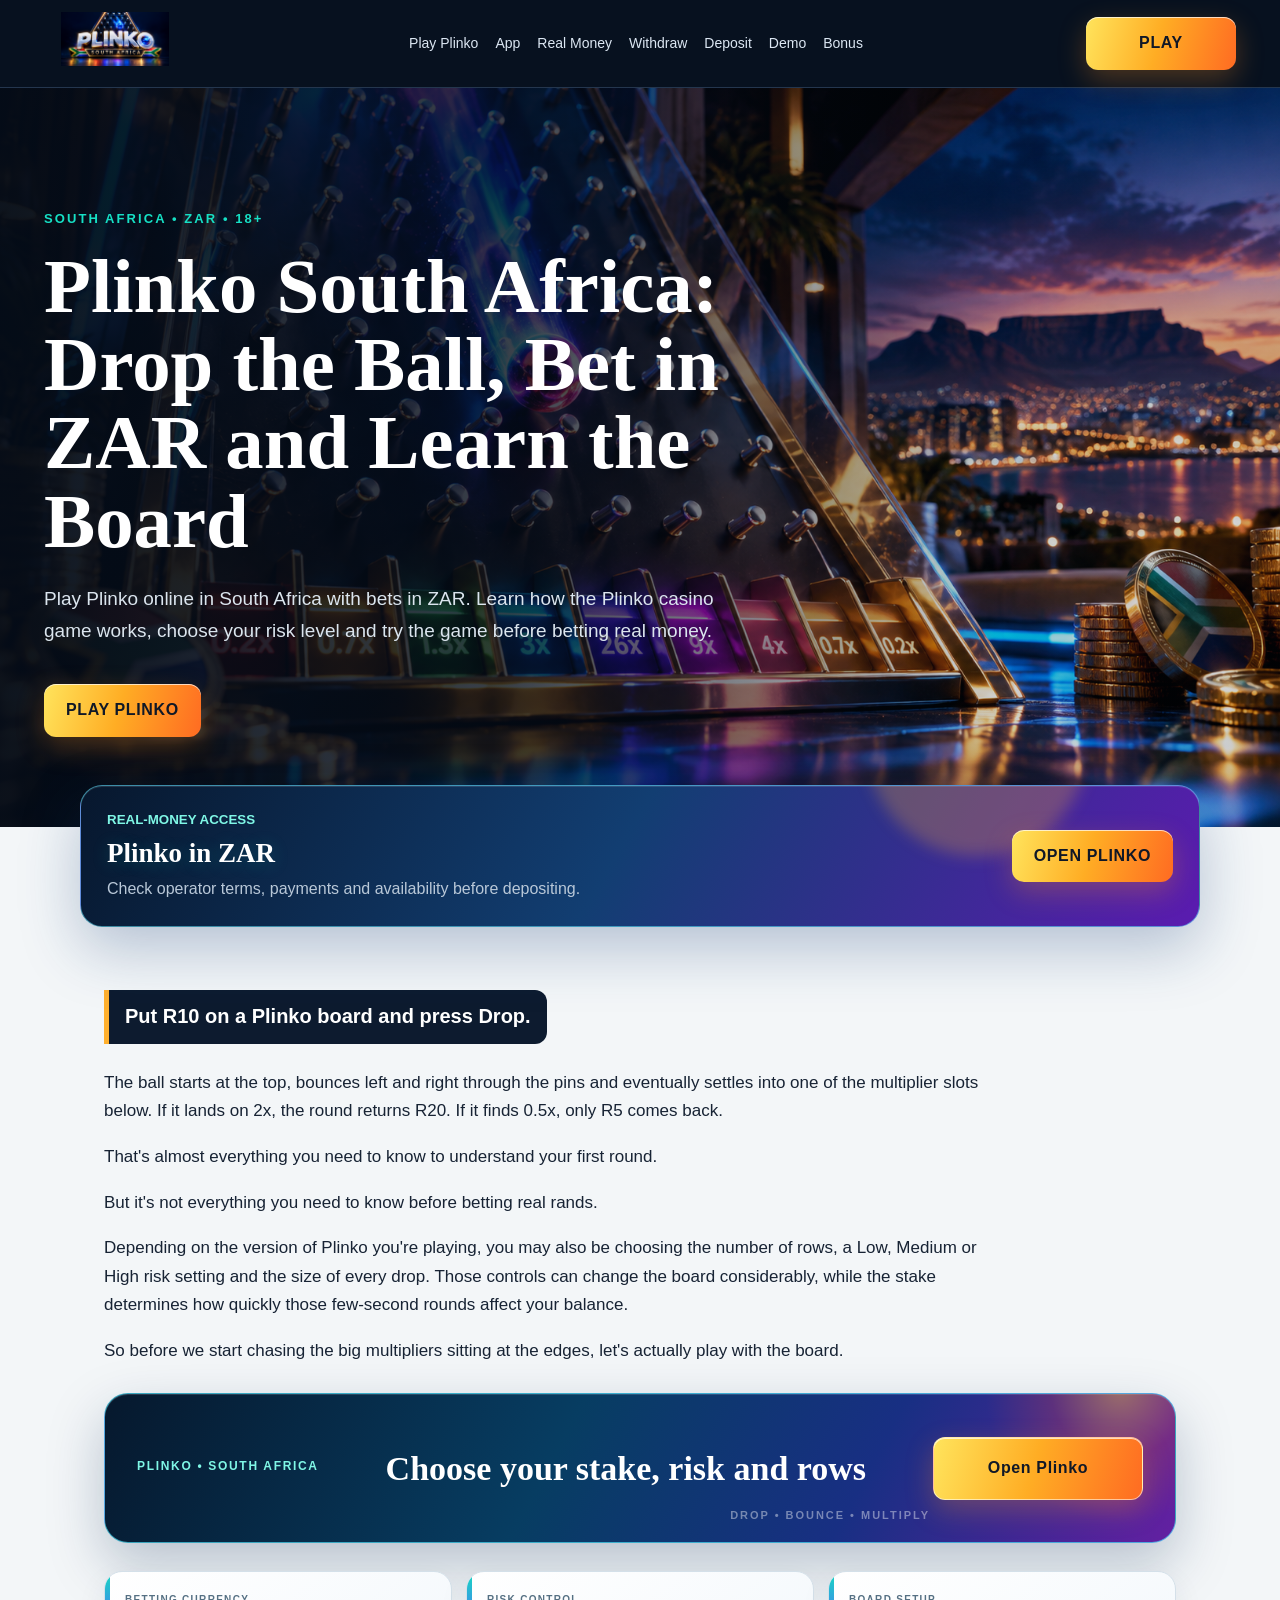
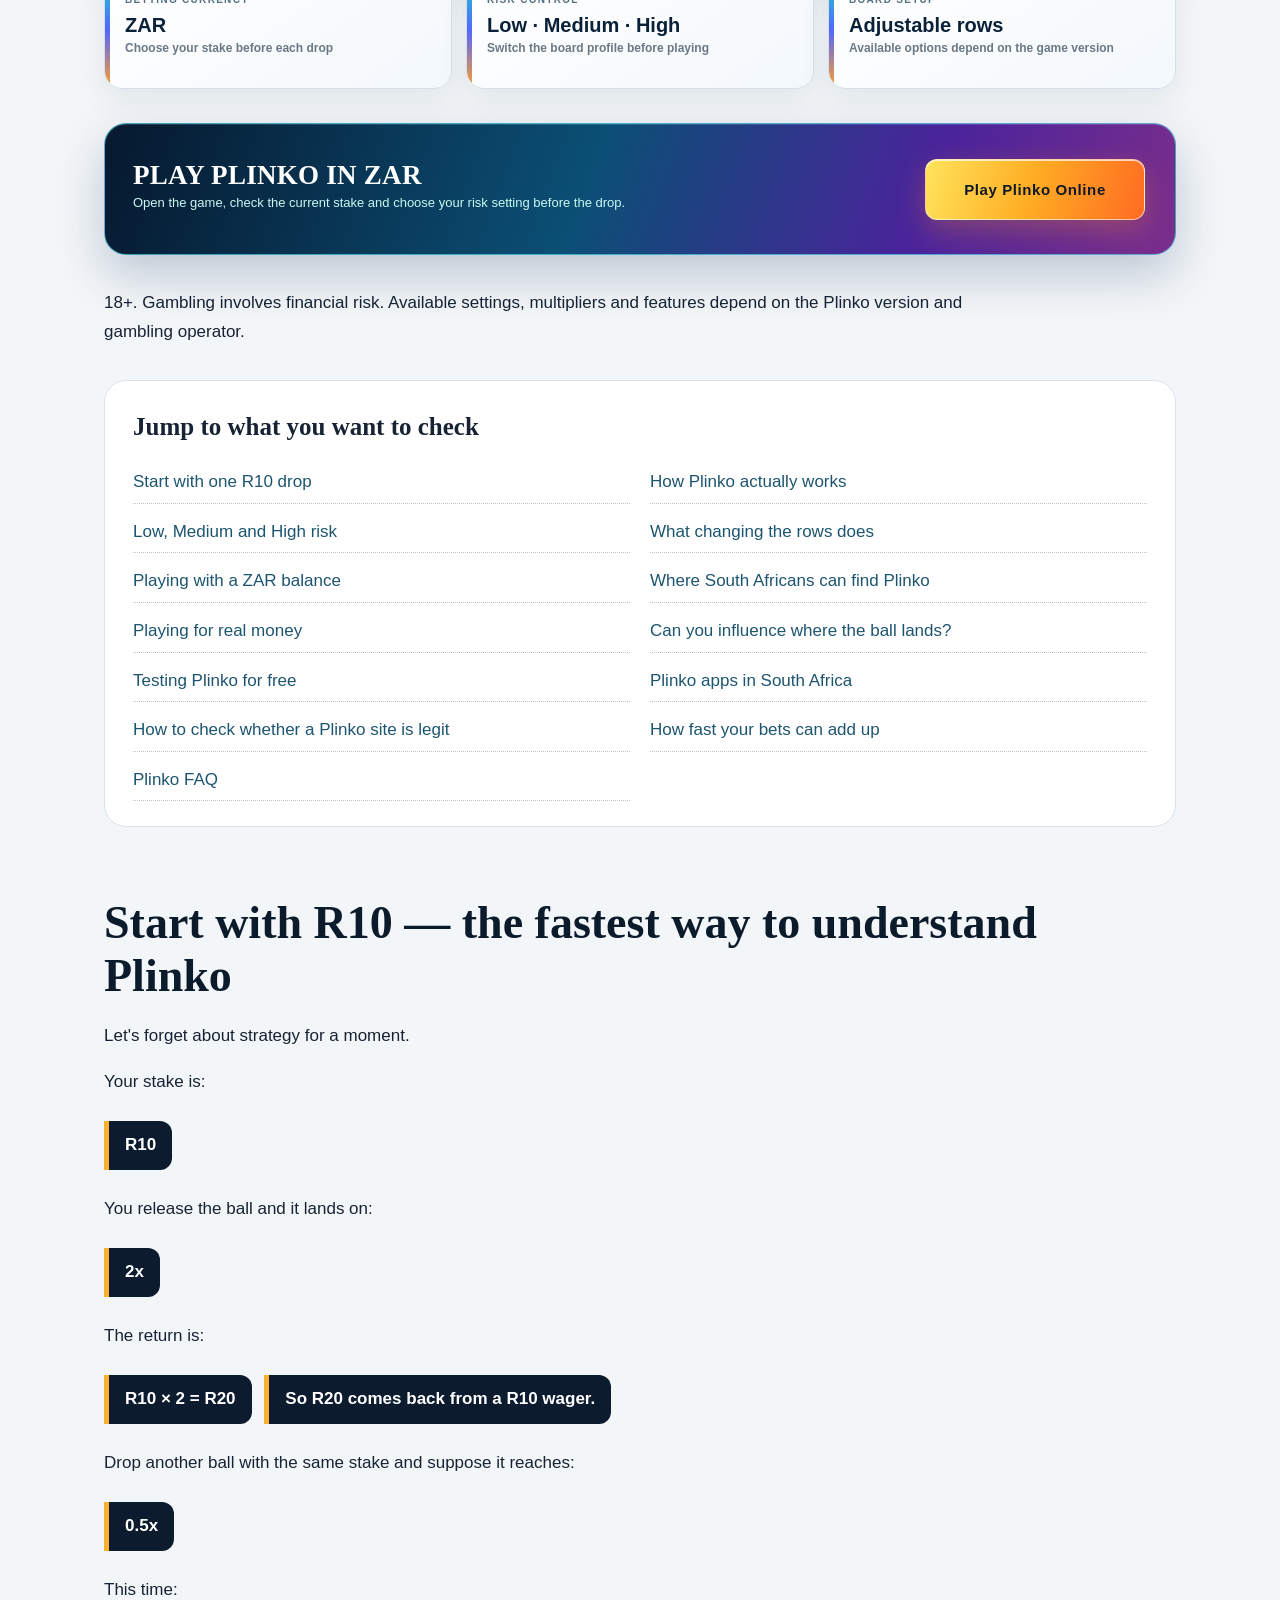
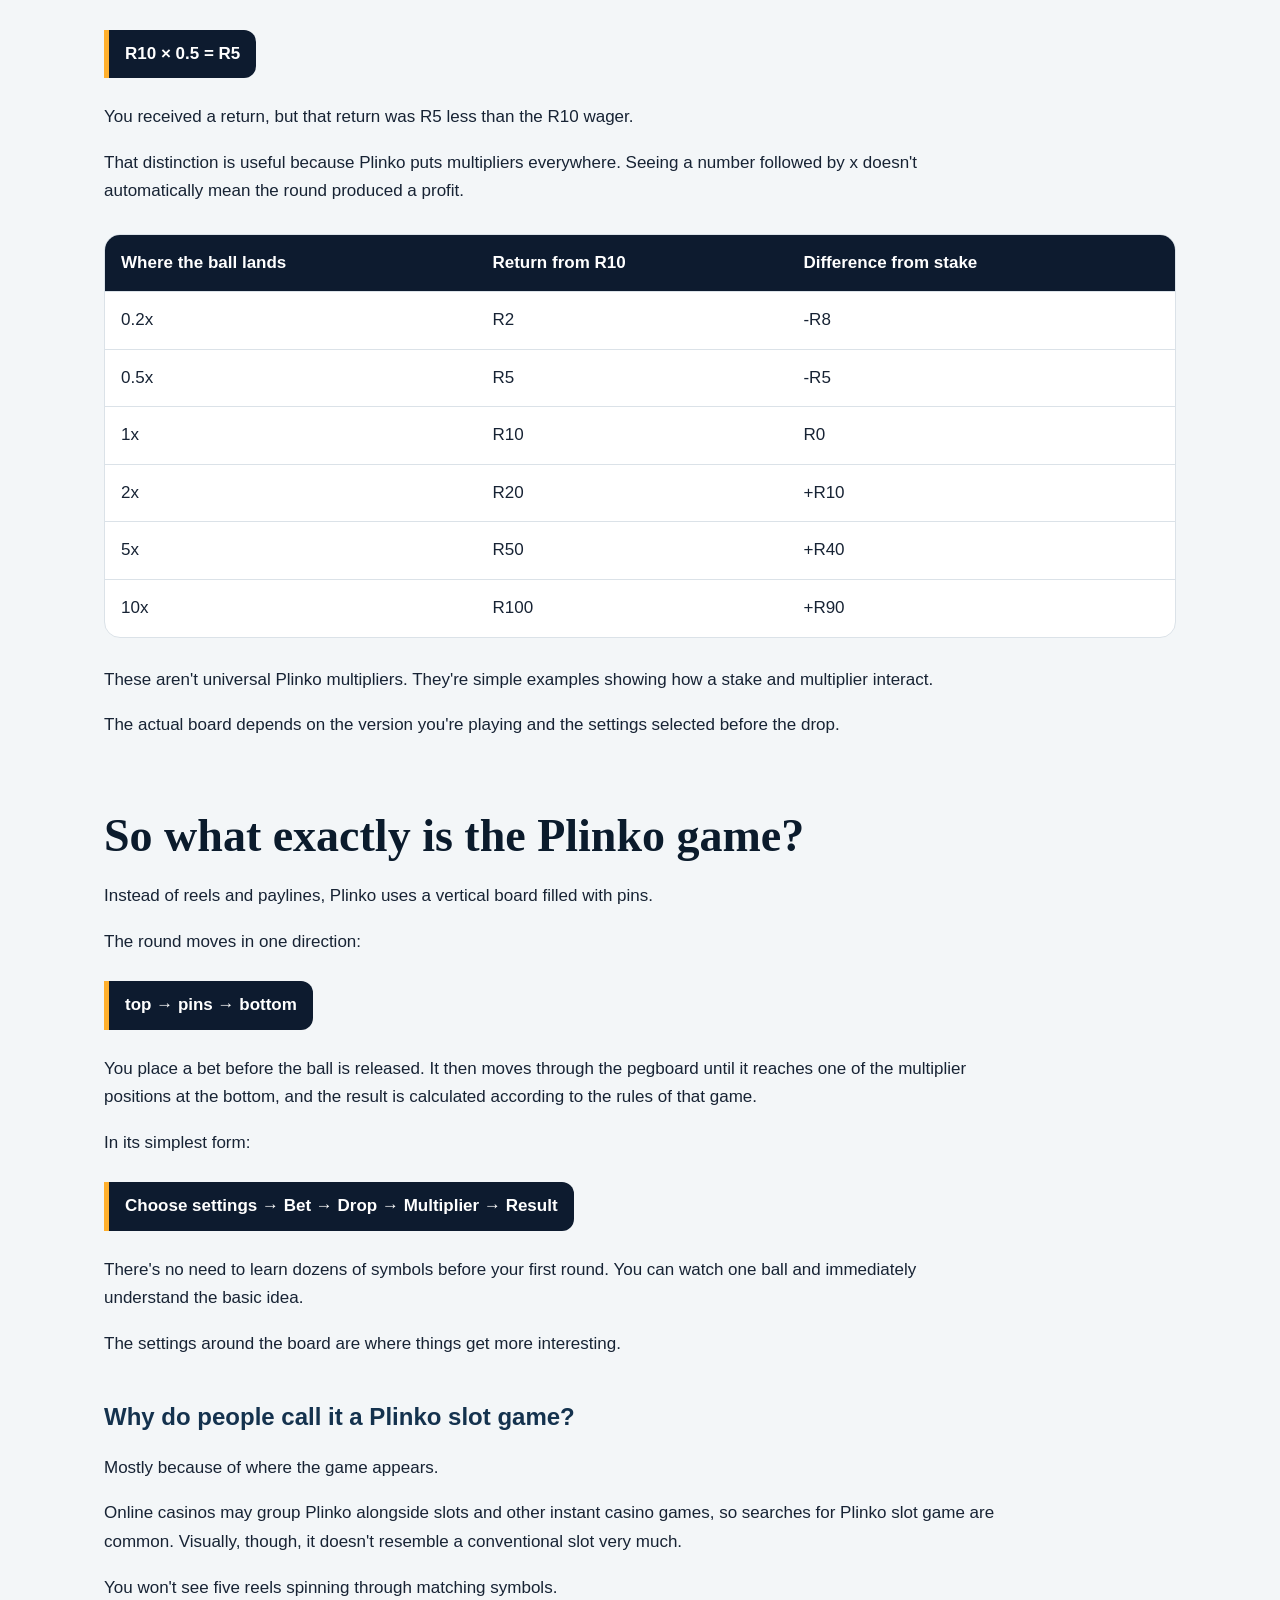
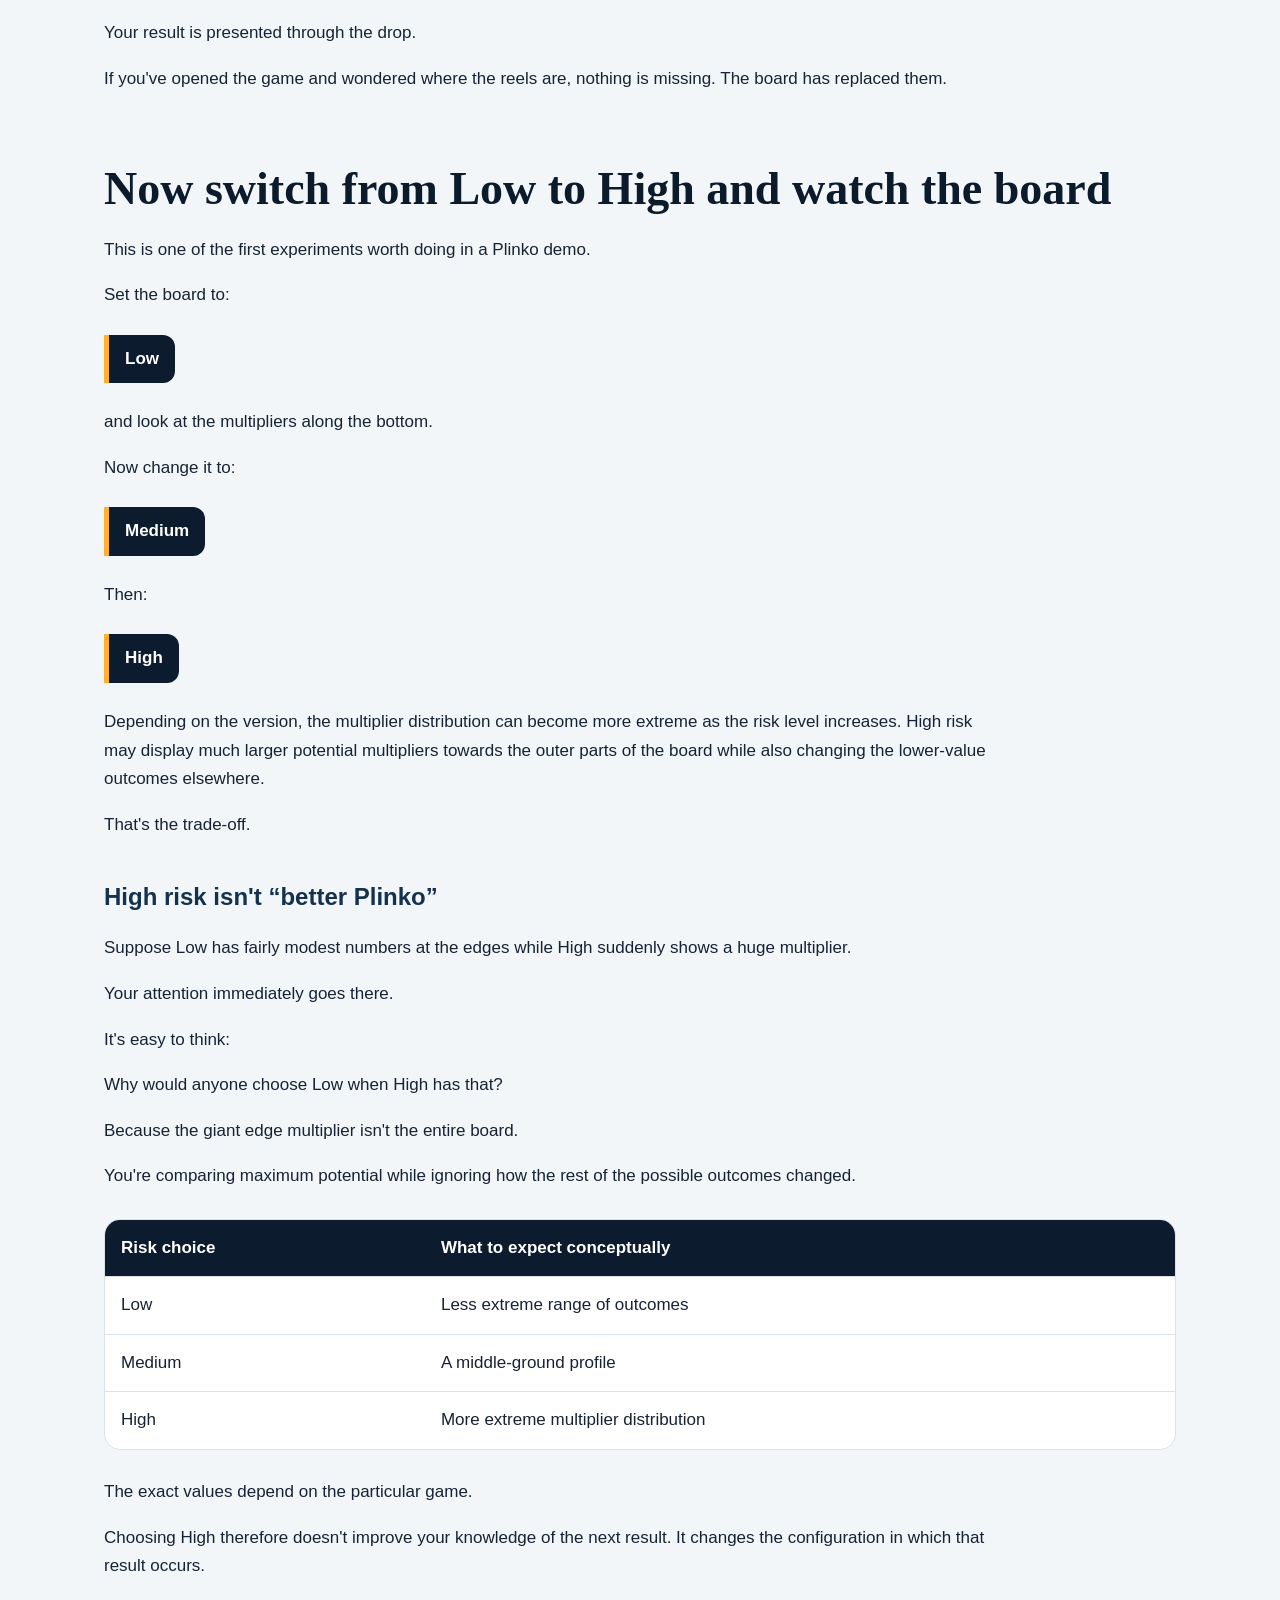
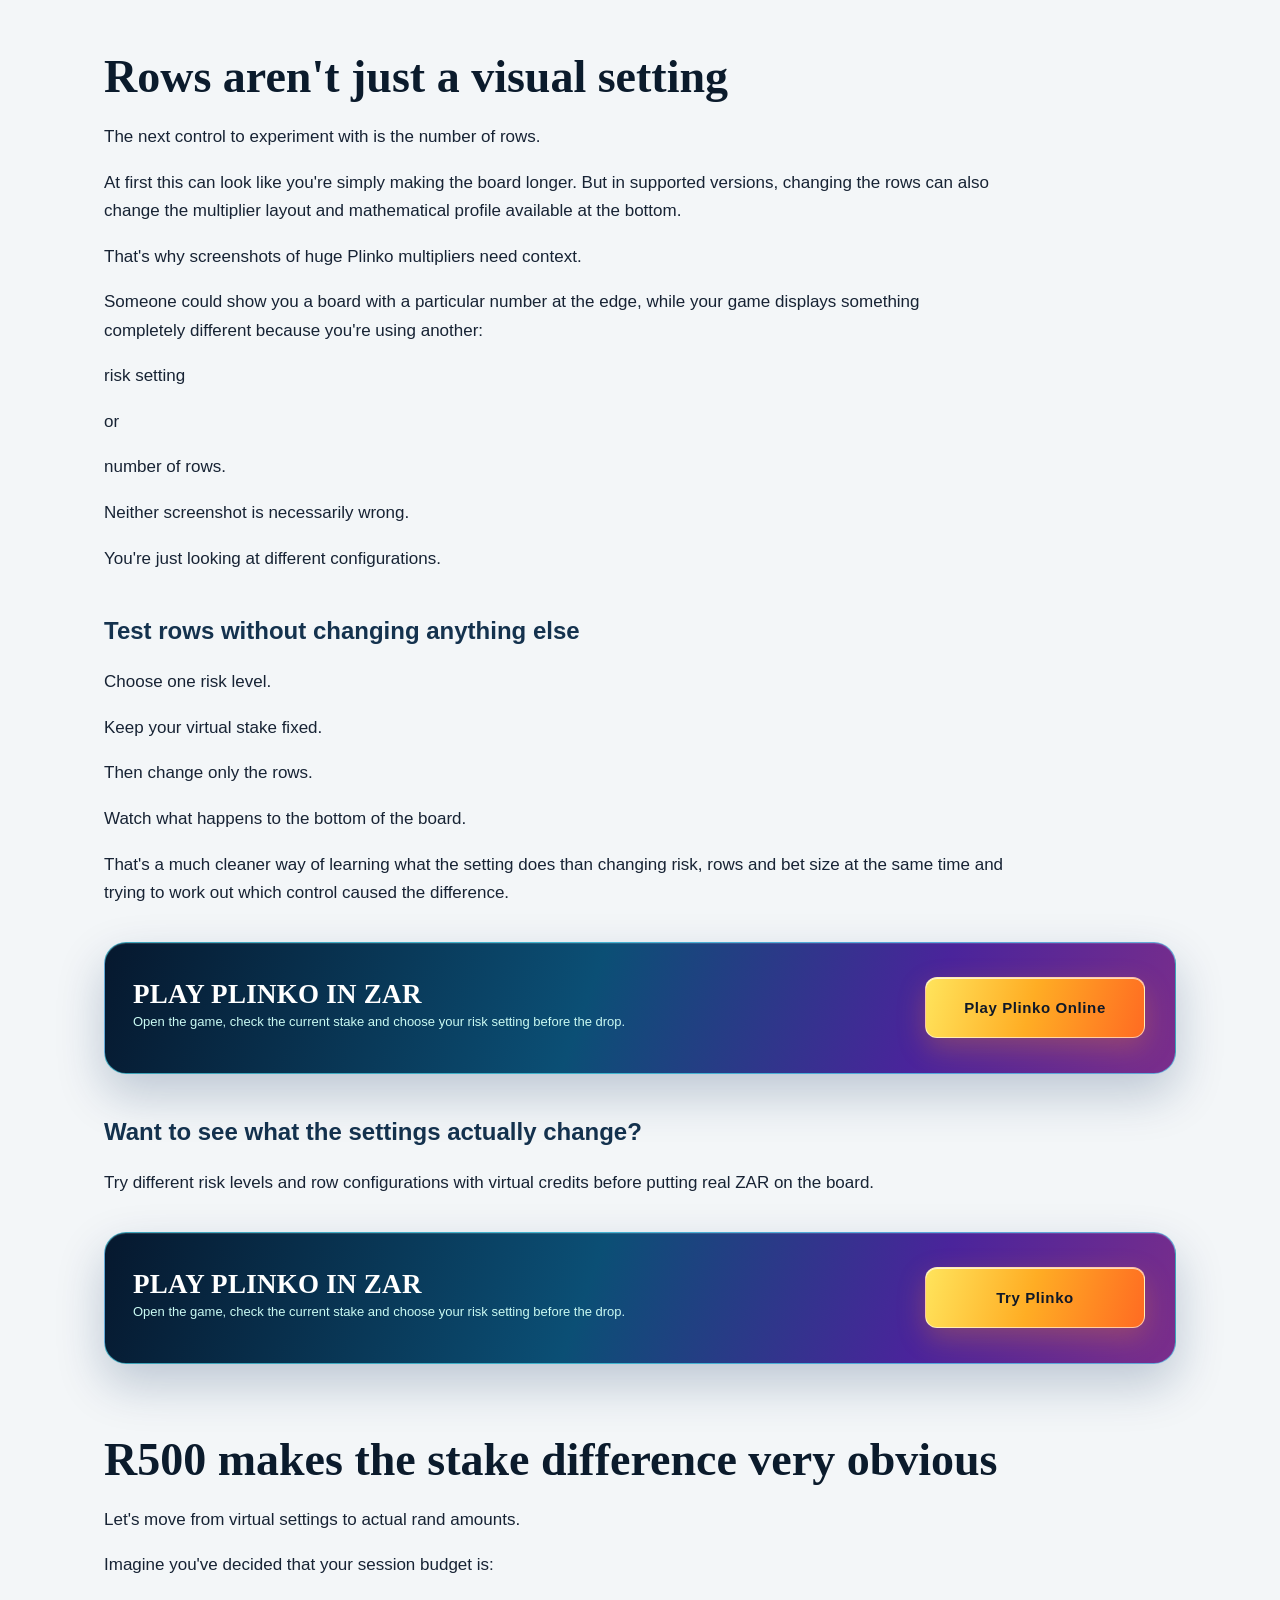
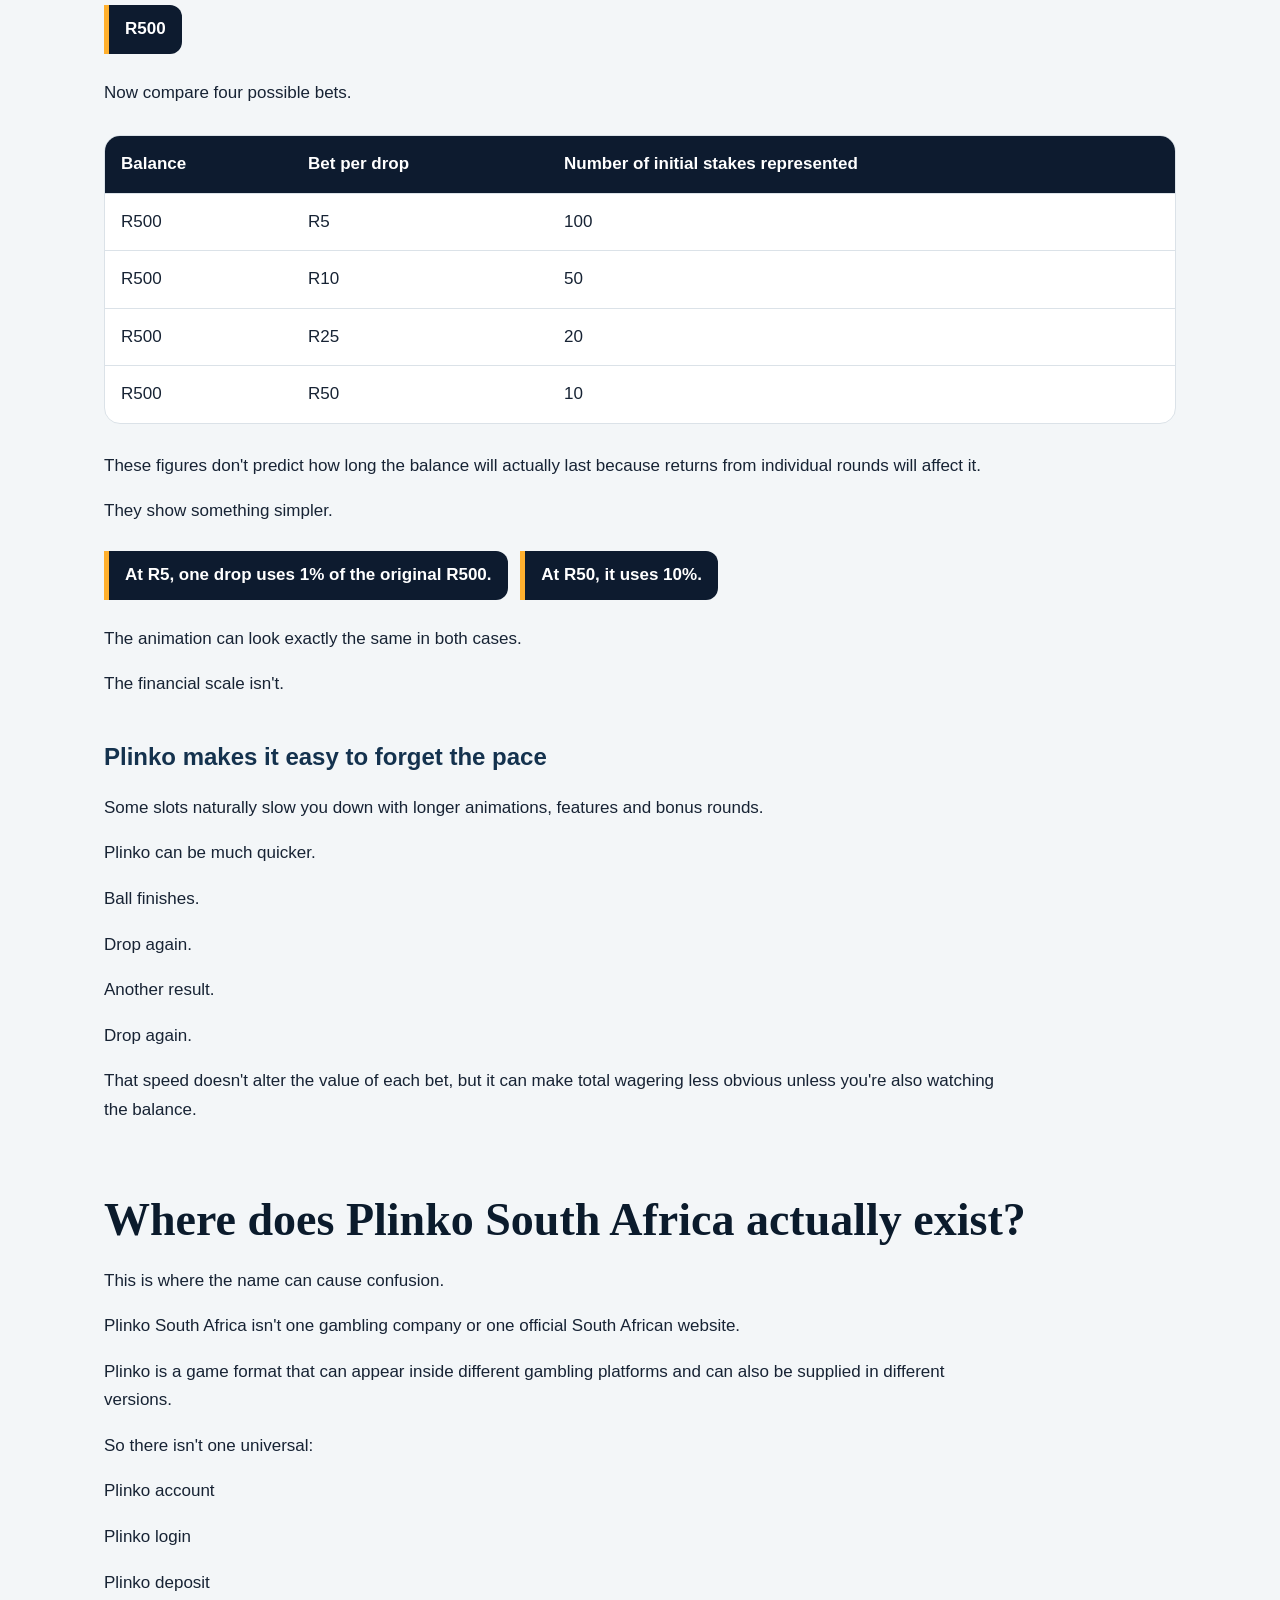
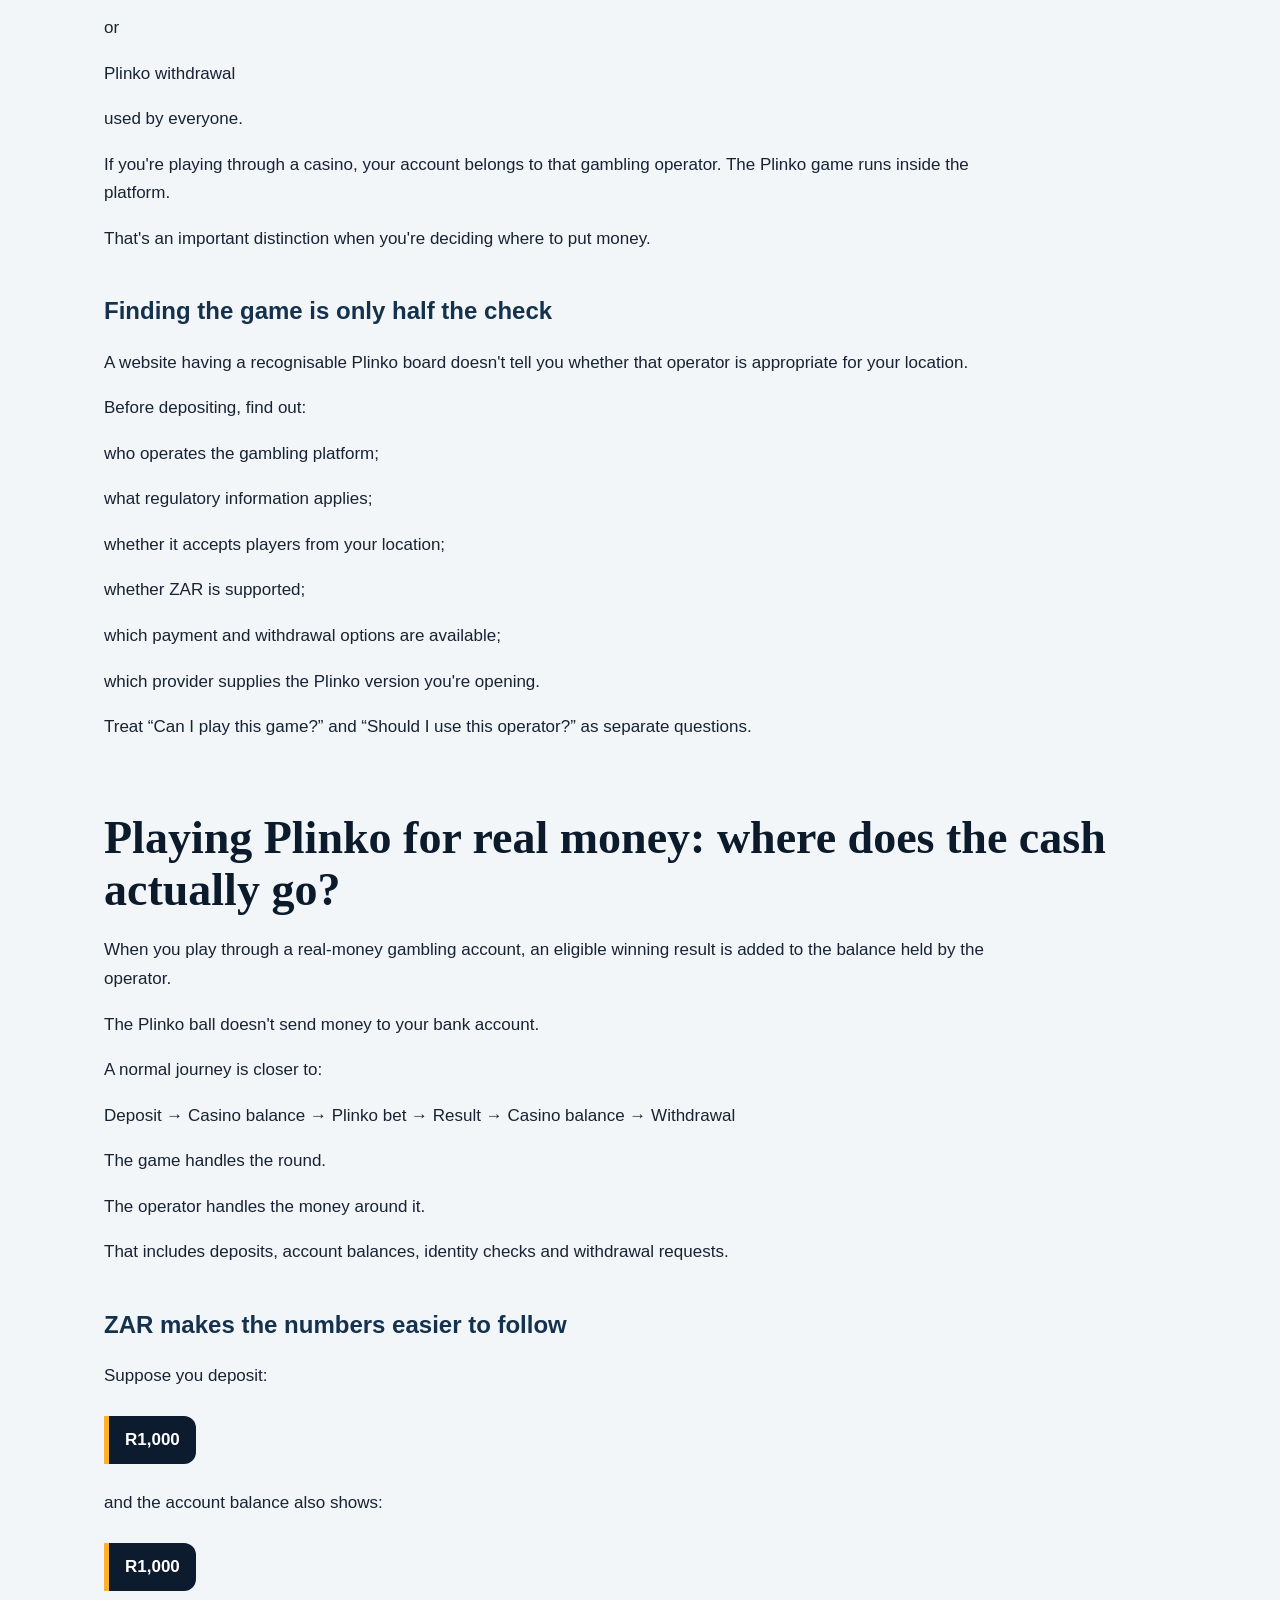
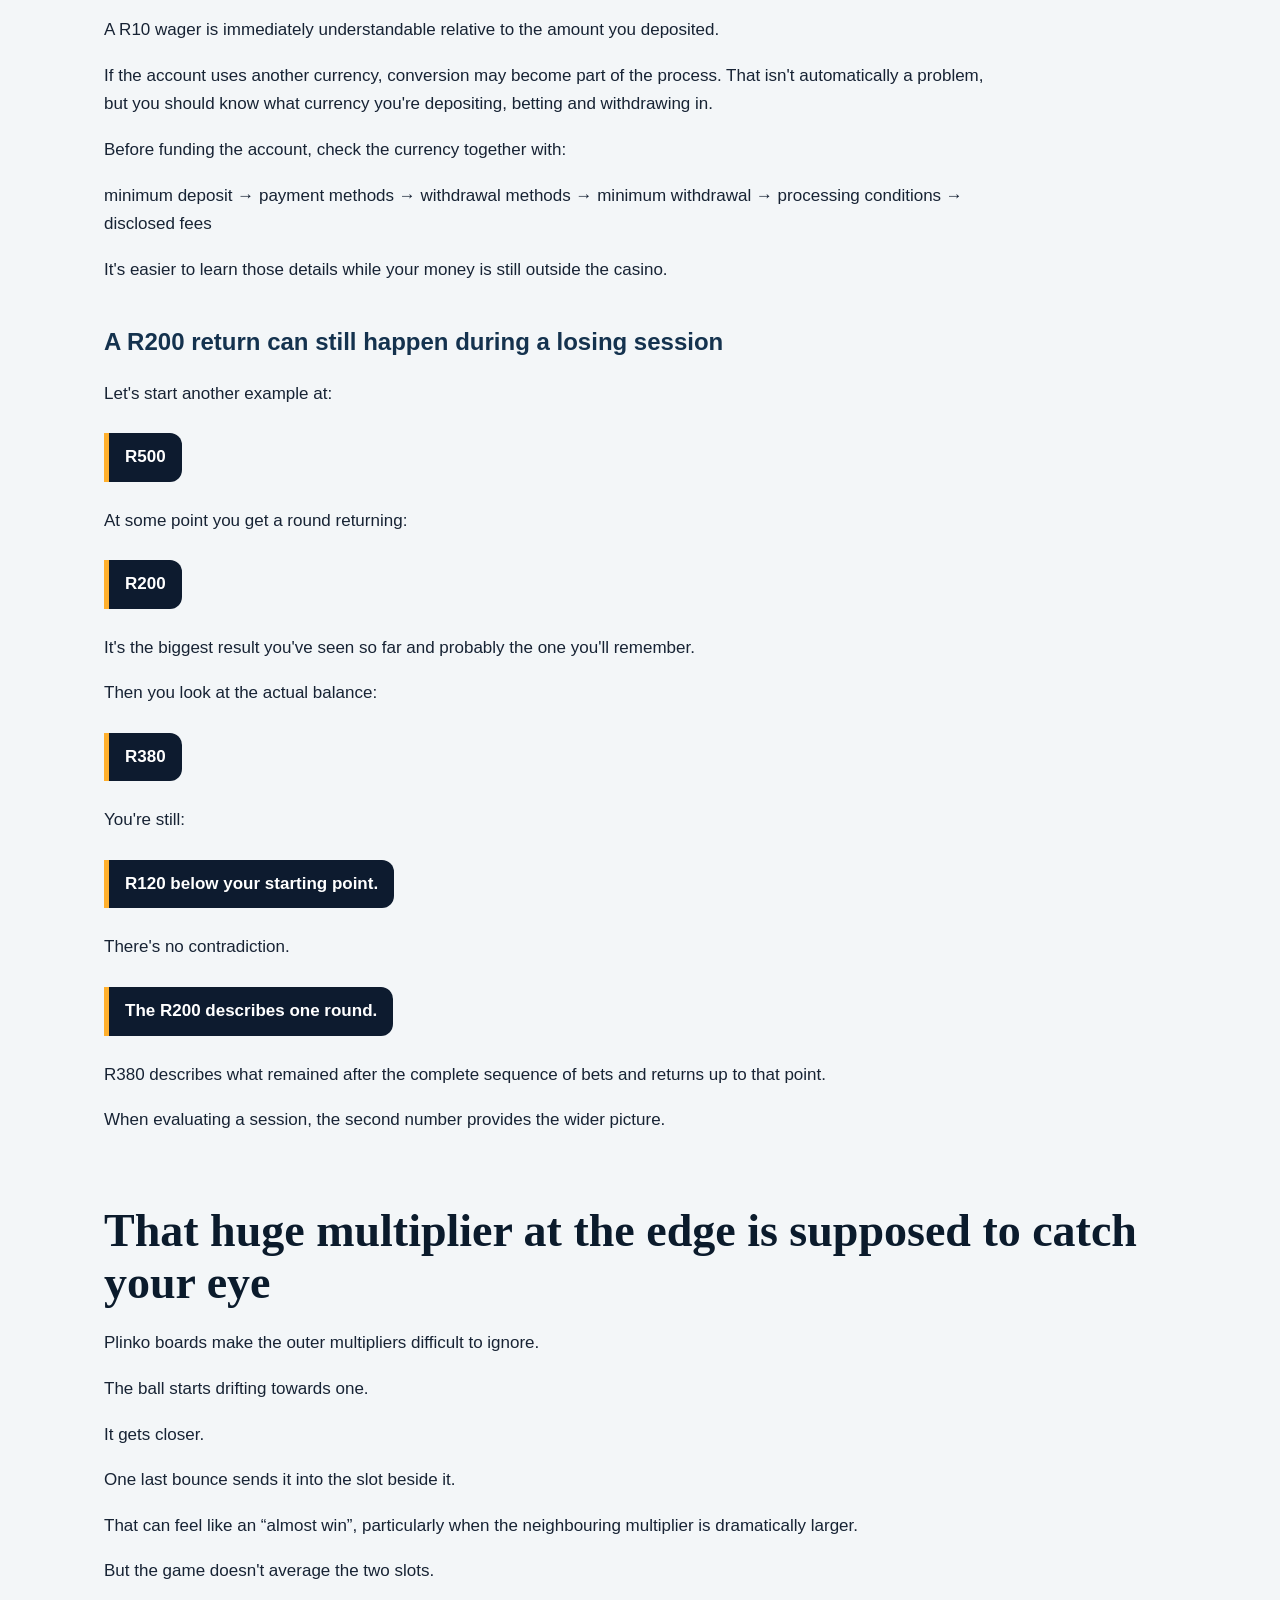
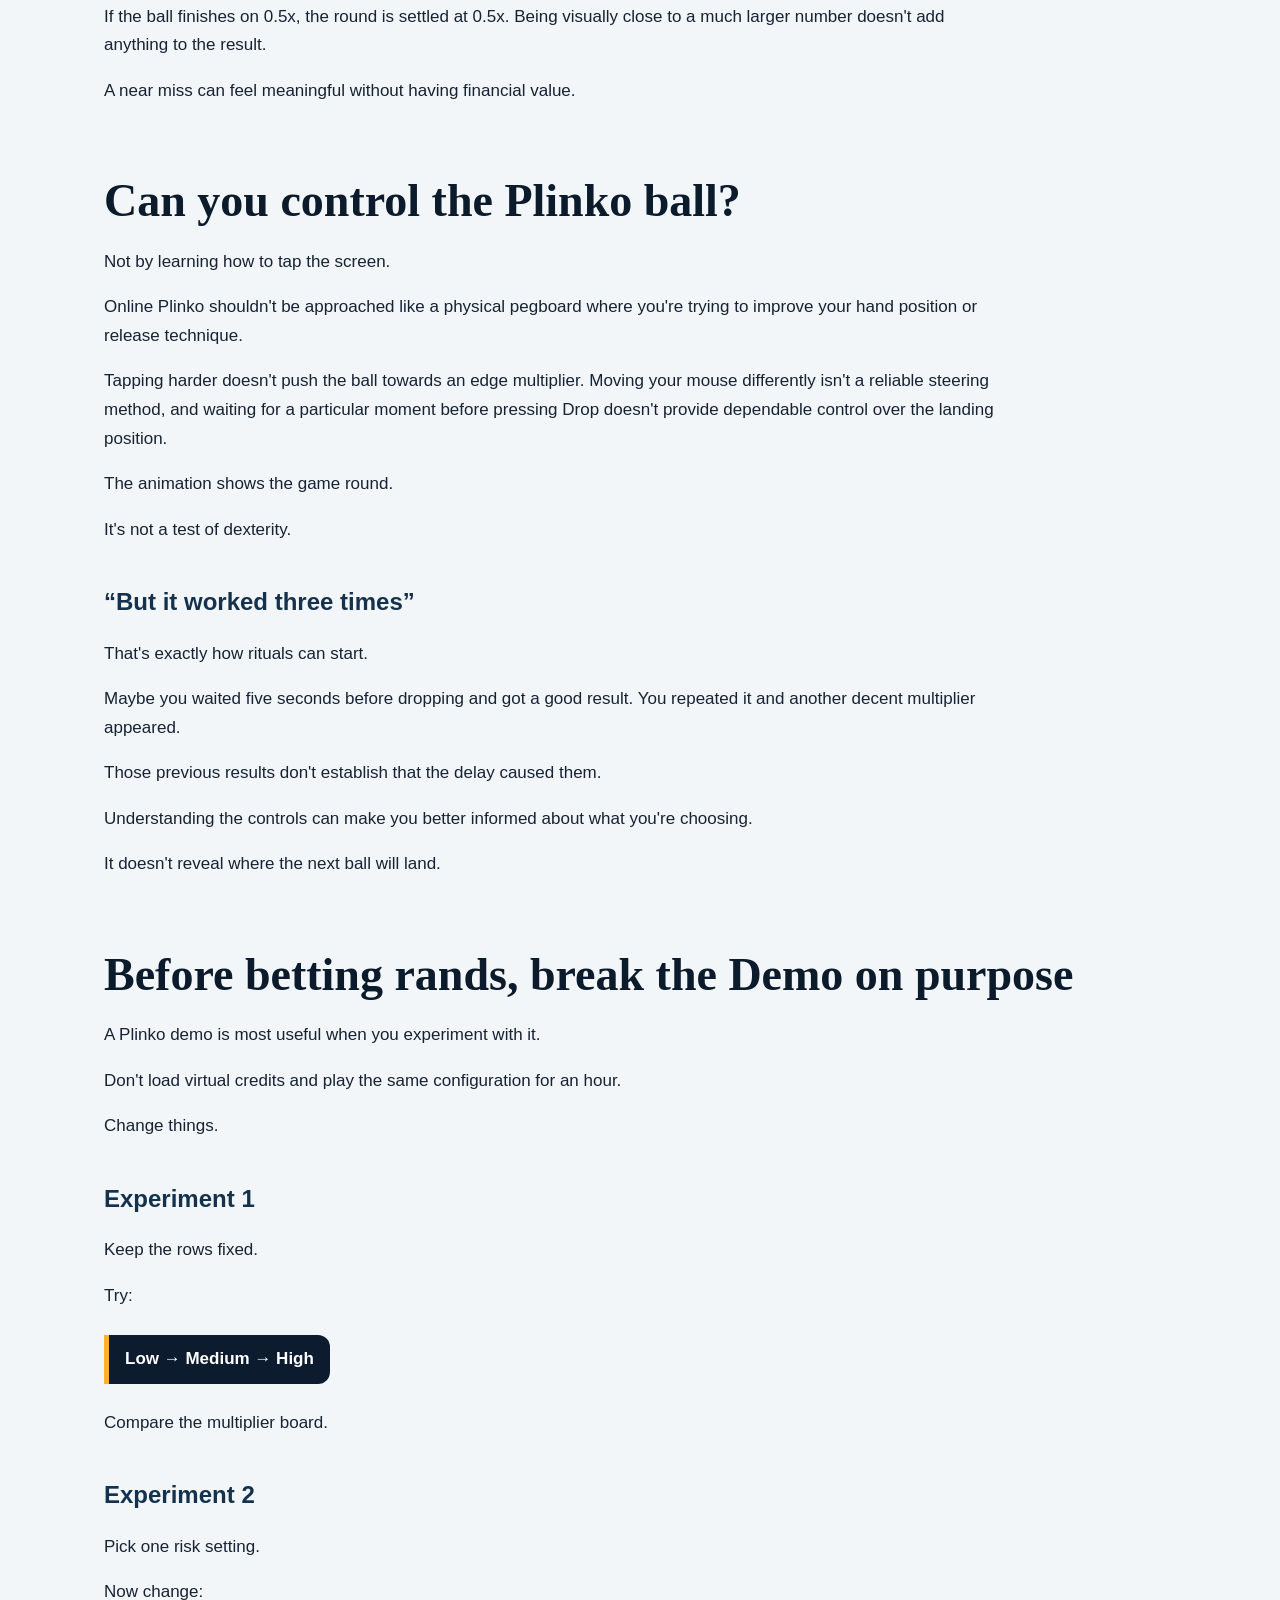
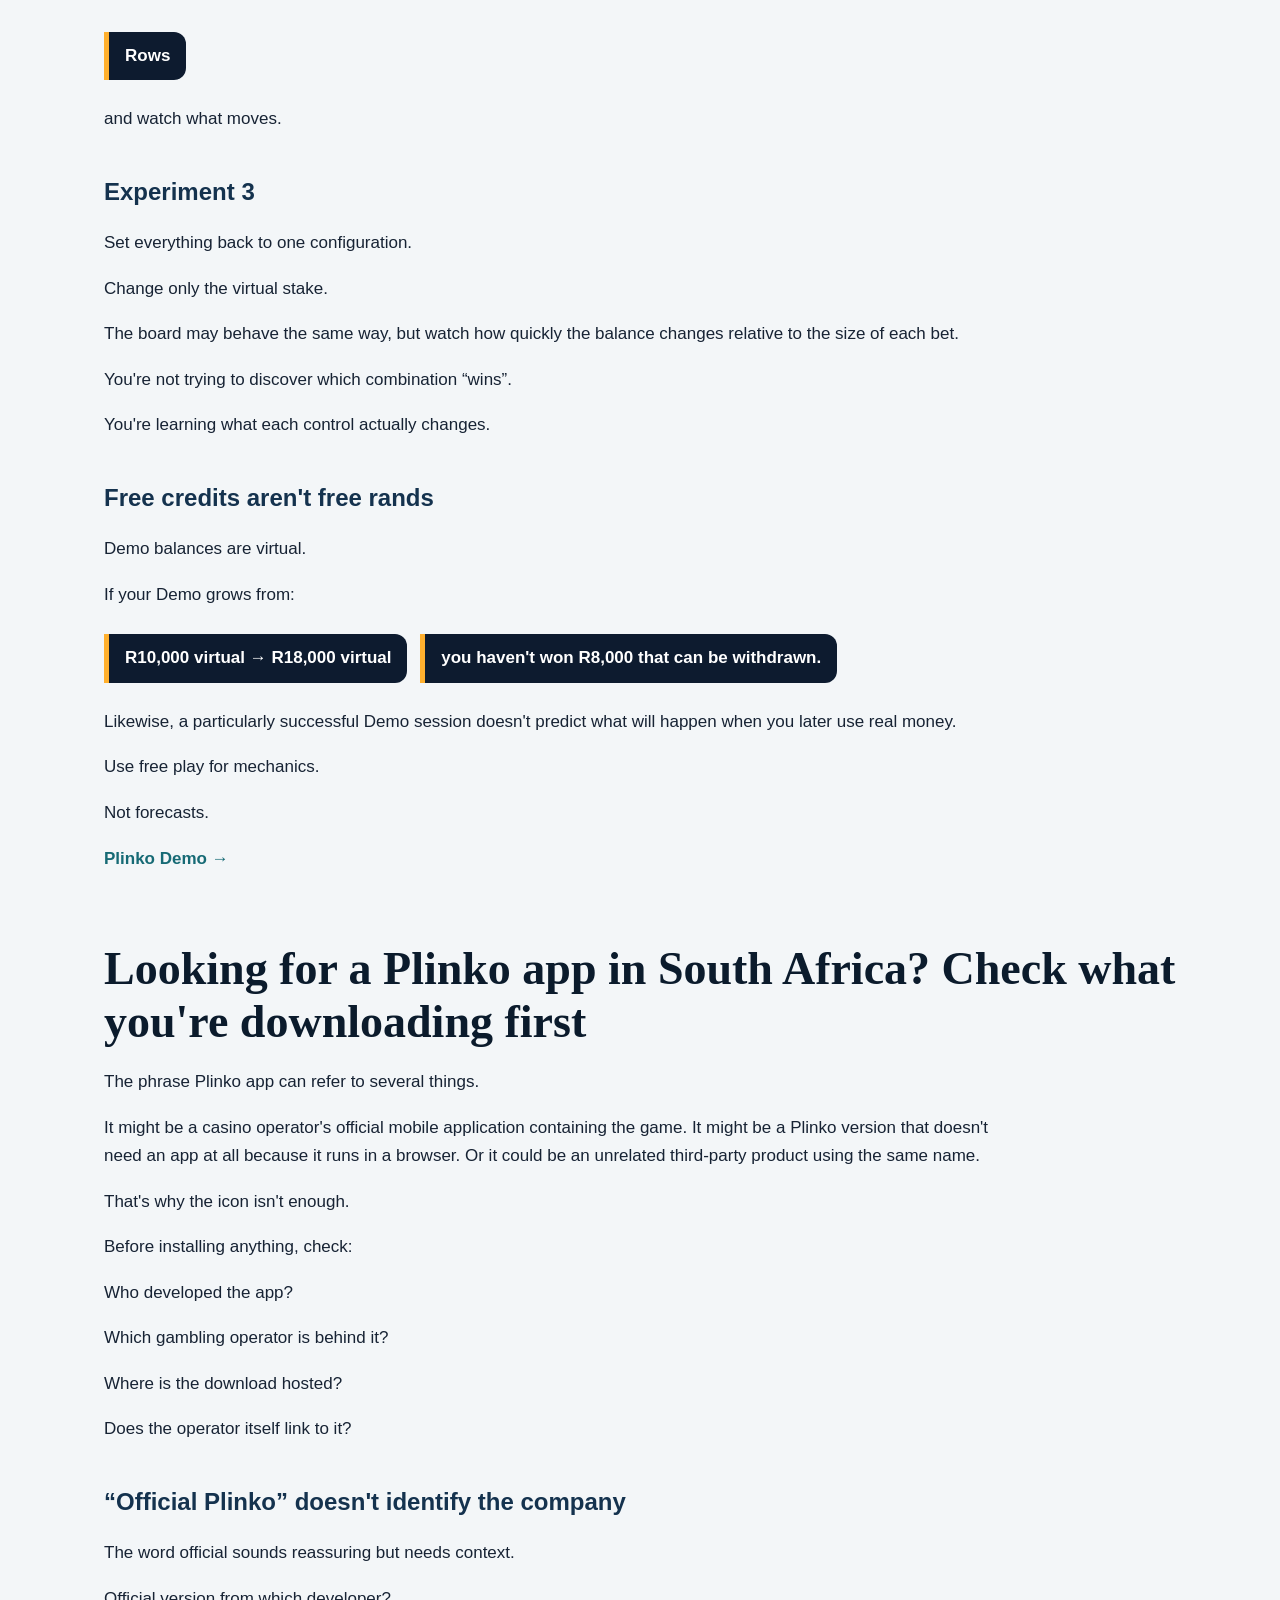
==== commit 76ce75a4: "Update2" ====
--- a/index.html
+++ b/index.html
@@ -9,7 +9,7 @@
 <p>Depending on the version of Plinko you&#x27;re playing, you may also be choosing the number of rows, a Low, Medium or High risk setting and the size of every drop. Those controls can change the board considerably, while the stake determines how quickly those few-second rounds affect your balance.</p>
 <p>So before we start chasing the big multipliers sitting at the edges, let&#x27;s actually play with the board.</p>
 <div class="game-panel"><span>PLINKO • SOUTH AFRICA</span><b>Choose your stake, risk and rows</b><a class="cta-button" href="/go/">Open Plinko</a></div>
-<div class="stat-grid"><div>Bet: R ___</div><div>Risk: Low / Medium / High</div><div>Rows: [available settings]</div></div>
+<div class="stat-grid"><div><small>BETTING CURRENCY</small><strong>ZAR</strong><span>Choose your stake before each drop</span></div><div><small>RISK CONTROL</small><strong>Low · Medium · High</strong><span>Switch the board profile before playing</span></div><div><small>BOARD SETUP</small><strong>Adjustable rows</strong><span>Available options depend on the game version</span></div></div>
 <div class="inline-cta"><a class="cta-button" href="/go/">Play Plinko Online</a></div>
 <p>18+. Gambling involves financial risk. Available settings, multipliers and features depend on the Plinko version and gambling operator.</p>
 <nav class="toc"><strong>Jump to what you want to check</strong><div><a href="#start-with-one-r10-drop">Start with one R10 drop</a><a href="#how-plinko-actually-works">How Plinko actually works</a><a href="#low-medium-and-high-risk">Low, Medium and High risk</a><a href="#what-changing-the-rows-does">What changing the rows does</a><a href="#playing-with-a-zar-balance">Playing with a ZAR balance</a><a href="#where-south-africans-can-find-plinko">Where South Africans can find Plinko</a><a href="#playing-for-real-money">Playing for real money</a><a href="#can-you-influence-where-the-ball-lands">Can you influence where the ball lands?</a><a href="#testing-plinko-for-free">Testing Plinko for free</a><a href="#plinko-apps-in-south-africa">Plinko apps in South Africa</a><a href="#how-to-check-whether-a-plinko-site-is-legit">How to check whether a Plinko site is legit</a><a href="#how-fast-your-bets-can-add-up">How fast your bets can add up</a><a href="#plinko-faq">Plinko FAQ</a></div></nav>
--- a/assets/css/site.css
+++ b/assets/css/site.css
@@ -1,3 +1,22 @@
 
 :root{--ink:#07111f;--panel:#0d1b2f;--panel2:#112641;--paper:#f3f6f8;--text:#172334;--muted:#5e6b7b;--cyan:#16e0c5;--amber:#ffb02e;--line:#dbe2e8;--radius:22px}*{box-sizing:border-box}html{scroll-behavior:smooth}body{margin:0;background:var(--paper);color:var(--text);font-family:"Trebuchet MS",Arial,sans-serif;line-height:1.68}a{color:inherit}header{position:relative;background:#07111f;border-bottom:1px solid #24364e;z-index:10}.head{max-width:1240px;margin:auto;padding:12px 24px;display:flex;align-items:center;gap:22px}.brand img{width:142px;height:54px;object-fit:contain}.head nav{display:flex;gap:17px;align-items:center;flex:1;justify-content:center}.head nav a{text-decoration:none;color:#dce7f3;font-size:14px}.head nav a:hover{color:var(--cyan)}.head-cta,.cta-button{display:inline-flex;align-items:center;justify-content:center;text-decoration:none;font-weight:900;letter-spacing:.04em;background:linear-gradient(135deg,var(--cyan),#5af0a8);color:#06141b;padding:13px 22px;clip-path:polygon(8% 0,100% 0,92% 100%,0 100%);border:0;min-width:150px}.hero{position:relative;min-height:620px;background:#07111f;overflow:hidden}.hero>img{position:absolute;width:100%;height:100%;object-fit:cover}.hero-shade{position:absolute;inset:0;background:linear-gradient(90deg,rgba(4,12,24,.96) 0%,rgba(4,12,24,.78) 40%,rgba(4,12,24,.18) 78%)}.hero-copy{position:relative;max-width:1240px;margin:auto;padding:120px 24px 90px;color:white}.hero-copy>*{max-width:690px}.eyebrow{display:block;color:var(--cyan);font-weight:800;letter-spacing:.16em;font-size:13px}.hero h1{font-family:Georgia,"Times New Roman",serif;font-size:clamp(44px,6vw,78px);line-height:1.02;margin:18px 0 22px}.hero p{font-size:19px;color:#dbe5ee}.hero-btn{margin-top:18px}.top-offer{max-width:1120px;margin:-42px auto 55px;position:relative;z-index:3;background:linear-gradient(115deg,#0a1728,#112a47);color:#fff;border:1px solid #254461;border-radius:var(--radius);padding:23px 26px;display:flex;align-items:center;justify-content:space-between;gap:20px;box-shadow:0 20px 45px #07111f2a}.top-offer div{display:grid}.top-offer small{color:var(--cyan);font-weight:800}.top-offer strong{font-family:Georgia,serif;font-size:27px}.top-offer span{color:#b9c8d8}.content{max-width:1120px;margin:auto;padding:0 24px 90px;font-size:17px}.content h2{font-family:Georgia,serif;font-size:clamp(30px,4vw,46px);line-height:1.14;color:#0b1b2c;margin:70px 0 20px;scroll-margin-top:25px}.content h3{font-size:24px;color:#14324e;margin:38px 0 12px}.content p{max-width:900px}.content>p:first-child{font-size:20px}.toc{background:white;border:1px solid var(--line);border-radius:var(--radius);padding:25px 28px;margin:34px 0}.toc strong{font-family:Georgia,serif;font-size:25px}.toc div{display:grid;grid-template-columns:repeat(2,minmax(0,1fr));gap:8px 20px;margin-top:14px}.toc a{color:#1d5570;text-decoration:none;border-bottom:1px dotted #b8c6cf;padding:6px 0}.table-wrap{overflow:auto;margin:28px 0;border-radius:16px;border:1px solid var(--line);background:white}table{border-collapse:collapse;width:100%;min-width:620px}th,td{text-align:left;padding:14px 16px;border-bottom:1px solid var(--line)}th{background:#0d1b2f;color:#fff}tr:last-child td{border:0}.callout-line{display:inline-block;background:#0d1b2f;color:#fff;border-left:5px solid var(--amber);padding:10px 16px;margin:8px 8px 8px 0;border-radius:0 12px 12px 0;font-weight:800}.stat-grid{display:flex;flex-wrap:wrap;gap:10px;margin:20px 0}.stat-grid div{background:#fff;border:1px solid var(--line);padding:10px 14px;border-radius:12px;font-weight:700}.game-panel{margin:28px 0;background:radial-gradient(circle at 80% 20%,#153c5f,#07111f 60%);color:#fff;border-radius:24px;padding:26px;display:flex;gap:18px;align-items:center;justify-content:space-between;border:1px solid #24465f}.game-panel span{color:var(--cyan);font-size:12px;letter-spacing:.14em}.game-panel b{font-size:20px}.inline-cta{margin:24px 0}.internal-link a{font-weight:800;color:#166a75;text-decoration:none}.visual-cta{position:relative;margin:80px 0 10px;min-height:360px;border-radius:28px;overflow:hidden;display:flex;align-items:end;color:#fff}.visual-cta img{position:absolute;inset:0;width:100%;height:100%;object-fit:cover}.visual-cta:after{content:"";position:absolute;inset:0;background:linear-gradient(90deg,rgba(4,12,24,.93),rgba(4,12,24,.35))}.visual-cta div{position:relative;z-index:2;padding:38px;max-width:620px}.visual-cta h2{color:#fff;margin:0 0 10px}.visual-cta p{color:#e0e7ee}footer{background:#07111f;color:#b9c6d5;padding:50px max(24px,calc((100vw - 1120px)/2));display:grid;grid-template-columns:1.5fr 1fr auto;gap:30px;align-items:start}footer img{width:160px;height:70px;object-fit:contain}.footer-links{display:grid;gap:10px}.footer-links a{color:#dbe5ee;text-decoration:none}.age{font-size:28px;font-weight:900;color:var(--amber);margin:0}
 @media(max-width:900px){.head{padding:10px 14px;gap:10px;overflow-x:auto}.brand img{width:92px;height:42px}.head nav{justify-content:flex-start;gap:12px;white-space:nowrap}.head nav a{font-size:12px}.head-cta{min-width:74px;padding:10px 14px}.hero{min-height:580px}.hero-copy{padding:100px 18px 70px}.hero h1{font-size:45px}.top-offer{margin:-28px 14px 40px;padding:18px;align-items:flex-start;flex-direction:column}.content{padding:0 18px 70px}.toc div{grid-template-columns:1fr}.game-panel{align-items:flex-start;flex-direction:column}.visual-cta{min-height:430px}.visual-cta div{padding:24px}footer{grid-template-columns:1fr}.content h2{margin-top:54px}}@media(max-width:520px){.hero{min-height:530px}.hero h1{font-size:39px}.hero-copy p{font-size:16px}.hero>img{object-position:62% center}.head nav a:nth-child(n+5){display:none}.content{font-size:16px}.content h2{font-size:32px}.top-offer .cta-button,.game-panel .cta-button{width:100%}.cta-button{clip-path:polygon(5% 0,100% 0,95% 100%,0 100%)}.visual-cta{min-height:480px}.visual-cta img{object-position:62% center}}
+
+/* brighter conversion blocks */
+.top-offer{background:linear-gradient(120deg,#07172d 0%,#123e72 48%,#5b1bb0 100%);border:1px solid rgba(104,232,255,.55);box-shadow:0 22px 60px rgba(19,58,116,.28),inset 0 1px 0 rgba(255,255,255,.12);overflow:hidden}.top-offer:before{content:"";position:absolute;width:220px;height:220px;border-radius:50%;right:10%;top:-150px;background:rgba(255,176,46,.26);filter:blur(8px);pointer-events:none}.top-offer small{color:#7ff7e6}.top-offer strong{color:#fff;text-shadow:0 2px 18px rgba(22,224,197,.22)}
+.cta-button,.head-cta{position:relative;background:linear-gradient(105deg,#ffe45c 0%,#ffad24 48%,#ff6b22 100%);color:#101827;border-radius:12px;clip-path:none;box-shadow:0 10px 28px rgba(255,145,32,.28),inset 0 1px 0 rgba(255,255,255,.7);transition:transform .2s ease,box-shadow .2s ease,filter .2s ease}.cta-button:hover,.head-cta:hover{transform:translateY(-2px);filter:saturate(1.12) brightness(1.04);box-shadow:0 15px 34px rgba(255,120,28,.38),0 0 0 3px rgba(255,224,92,.16)}
+.inline-cta{position:relative;margin:34px 0;padding:26px 28px;border-radius:22px;background:linear-gradient(120deg,#09223d 0%,#104d74 44%,#48209a 100%);border:1px solid rgba(70,224,255,.45);box-shadow:0 16px 38px rgba(10,34,61,.18);overflow:hidden;display:flex;align-items:center;justify-content:flex-end;min-height:104px}.inline-cta:before{content:"PLAY PLINKO • ZAR • SOUTH AFRICA";position:absolute;left:28px;right:230px;color:#fff;font-weight:900;font-size:18px;letter-spacing:.05em}.inline-cta:after{content:"18+  •  Check the stake and operator terms before playing";position:absolute;left:28px;right:230px;top:58px;color:#aeeae6;font-size:12px}.inline-cta .cta-button{z-index:1;min-width:190px}
+.game-panel{position:relative;background:linear-gradient(125deg,#07162b 0%,#0b3f68 55%,#501d8f 100%);border:1px solid rgba(63,224,255,.5);box-shadow:0 18px 45px rgba(14,52,95,.2);overflow:hidden}.game-panel:after{content:"";position:absolute;width:190px;height:190px;right:-70px;top:-100px;border-radius:50%;background:rgba(255,176,46,.28);filter:blur(4px)}.game-panel>*{position:relative;z-index:1}.game-panel b{color:#fff}.game-panel span{color:#7ff7e6}
+.visual-cta{box-shadow:0 22px 60px rgba(7,17,31,.25);border:1px solid rgba(255,255,255,.2)}.visual-cta:after{background:linear-gradient(90deg,rgba(3,12,28,.96) 0%,rgba(14,44,84,.8) 45%,rgba(83,24,131,.24) 100%)}.visual-cta div{background:linear-gradient(135deg,rgba(7,24,48,.76),rgba(57,22,99,.55));backdrop-filter:blur(7px);margin:26px;border:1px solid rgba(124,238,255,.32);border-radius:20px}.visual-cta h2{font-size:clamp(30px,4vw,44px)}
+@media(max-width:700px){.inline-cta{padding:22px;display:block;min-height:174px}.inline-cta:before{left:22px;right:22px;top:22px;font-size:16px}.inline-cta:after{left:22px;right:22px;top:54px}.inline-cta .cta-button{position:absolute;left:22px;right:22px;bottom:22px;width:calc(100% - 44px)}.visual-cta div{margin:14px;padding:22px}.cta-button{border-radius:11px}}
+
+
+/* v3 conversion design */
+.game-panel{min-height:150px;padding:30px 32px;background:linear-gradient(118deg,#06182d 0%,#073d62 42%,#182f83 70%,#6420a2 100%);border:1px solid rgba(83,230,255,.68);box-shadow:0 22px 55px rgba(8,38,79,.25),inset 0 1px 0 rgba(255,255,255,.14)}
+.game-panel:before{content:"DROP • BOUNCE • MULTIPLY";position:absolute;right:245px;bottom:18px;font-size:11px;font-weight:900;letter-spacing:.18em;color:rgba(255,255,255,.42)}
+.game-panel:after{width:280px;height:280px;right:-85px;top:-145px;background:radial-gradient(circle,rgba(255,196,55,.46) 0%,rgba(255,84,33,.18) 35%,transparent 68%);filter:none}
+.game-panel span{display:block;margin-bottom:5px;font-weight:900}.game-panel b{font-family:Georgia,"Times New Roman",serif;font-size:clamp(23px,3vw,34px);line-height:1.1;max-width:540px}.game-panel .cta-button{min-width:210px;padding:17px 26px;font-size:16px;border:1px solid rgba(255,255,255,.55)}
+.stat-grid{display:grid;grid-template-columns:repeat(3,minmax(0,1fr));gap:14px;margin:18px 0 34px}.stat-grid div{position:relative;overflow:hidden;min-height:118px;padding:20px 20px 18px;border-radius:18px;background:linear-gradient(145deg,#fff,#f3f8fc);border:1px solid #d4e0e9;box-shadow:0 12px 30px rgba(16,45,75,.08)}.stat-grid div:before{content:"";position:absolute;left:0;top:0;bottom:0;width:5px;background:linear-gradient(#15d9c0,#5268ff,#ff9e2c)}.stat-grid small{display:block;color:#557083;font-size:10px;font-weight:900;letter-spacing:.13em}.stat-grid strong{display:block;margin:4px 0 3px;color:#0b2138;font-size:20px;line-height:1.2}.stat-grid span{display:block;color:#6b7886;font-size:12px;line-height:1.45}
+.inline-cta{min-height:132px;padding:28px 30px;background:linear-gradient(110deg,#06182e 0%,#0b4f75 45%,#4a249b 76%,#7b2e8b 100%);border:1px solid rgba(89,235,255,.65);box-shadow:0 20px 48px rgba(8,44,90,.23),inset 0 1px 0 rgba(255,255,255,.13)}.inline-cta:before{content:"PLAY PLINKO IN ZAR";font-family:Georgia,"Times New Roman",serif;font-size:27px;letter-spacing:.01em;top:29px}.inline-cta:after{content:"Open the game, check the current stake and choose your risk setting before the drop.";top:68px;font-size:13px;color:#c9f9f2}.inline-cta .cta-button{min-width:220px;padding:17px 25px;font-size:15px;border:1px solid rgba(255,255,255,.58)}
+.visual-cta{min-height:410px}.visual-cta div{max-width:660px;padding:34px 36px;background:linear-gradient(135deg,rgba(5,22,43,.86),rgba(55,24,106,.7));box-shadow:0 18px 55px rgba(0,0,0,.2)}.visual-cta .cta-button{padding:16px 26px;min-width:220px}
+@media(max-width:760px){.stat-grid{grid-template-columns:1fr}.game-panel:before{display:none}.game-panel{padding:24px}.game-panel .cta-button{width:100%}.inline-cta{min-height:190px}.inline-cta:before{font-size:22px;top:24px}.inline-cta:after{top:58px;line-height:1.4}.inline-cta .cta-button{bottom:20px}.stat-grid div{min-height:100px}}
